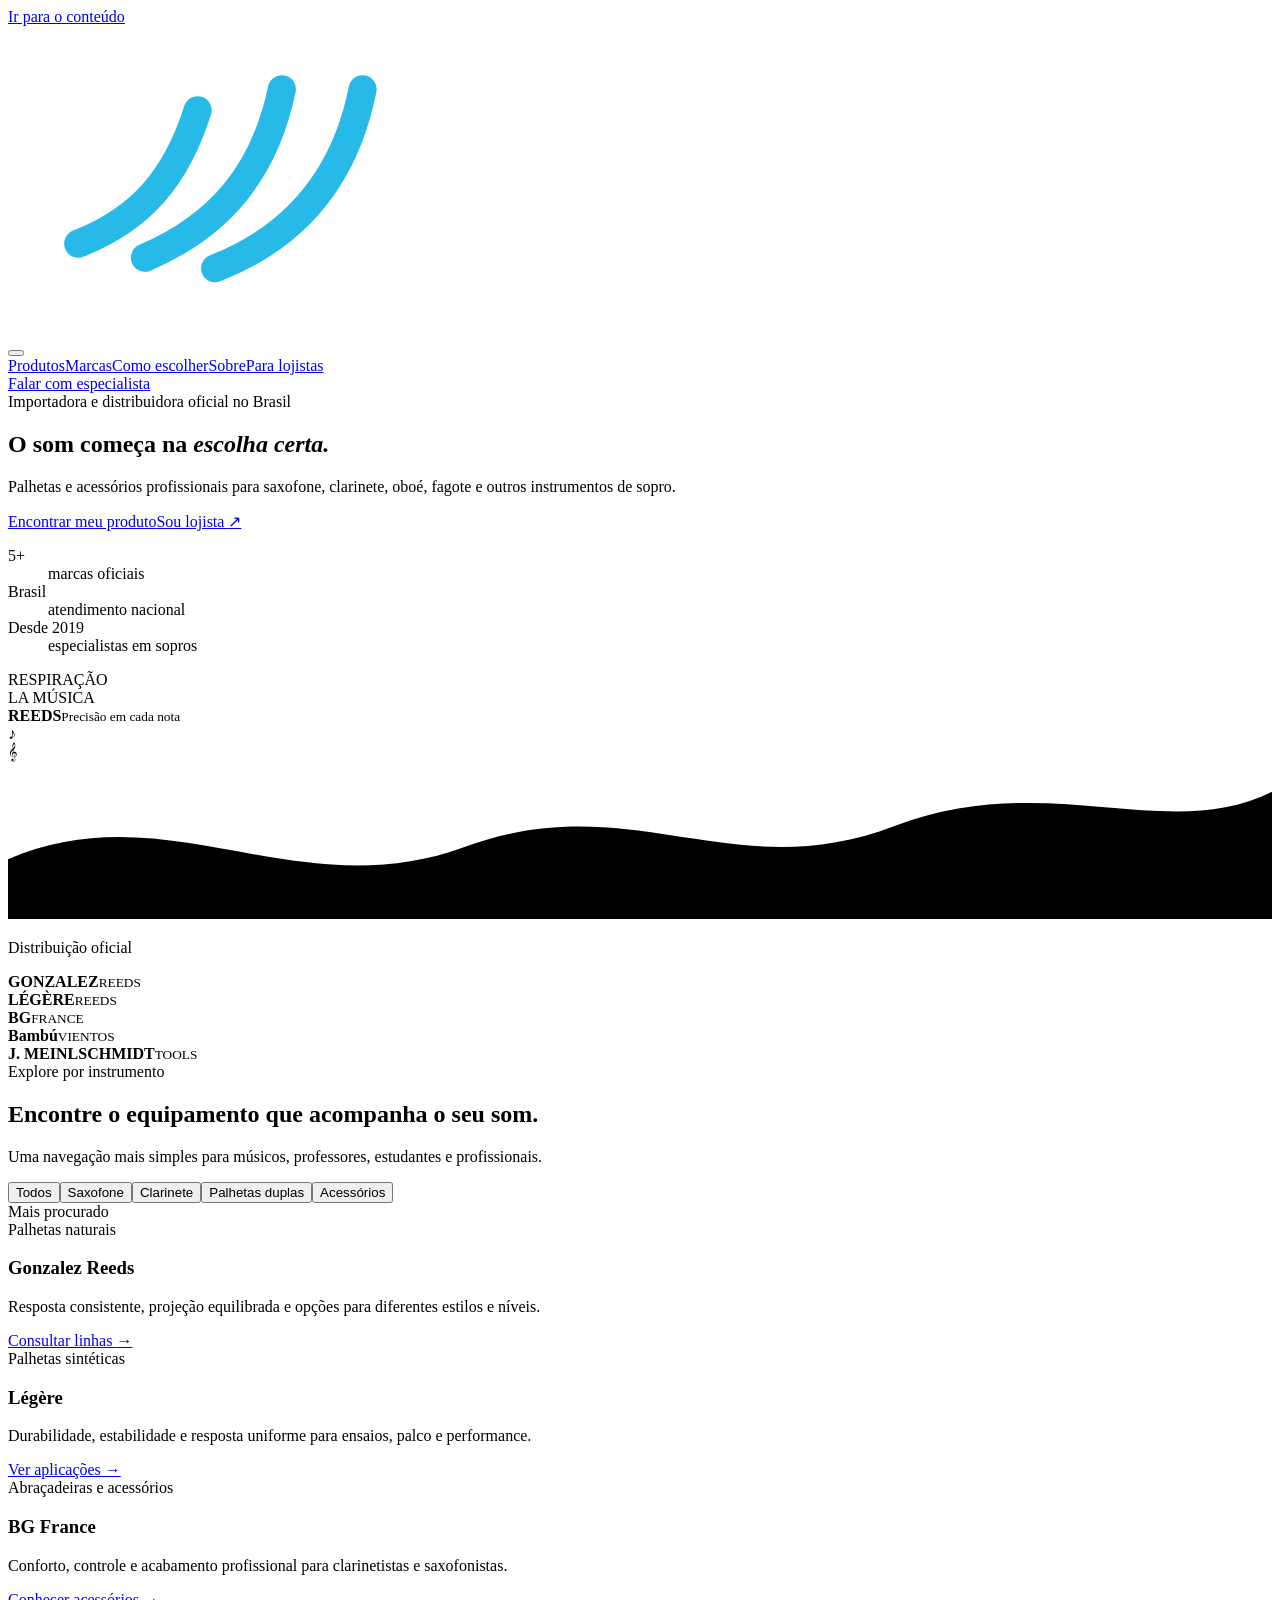
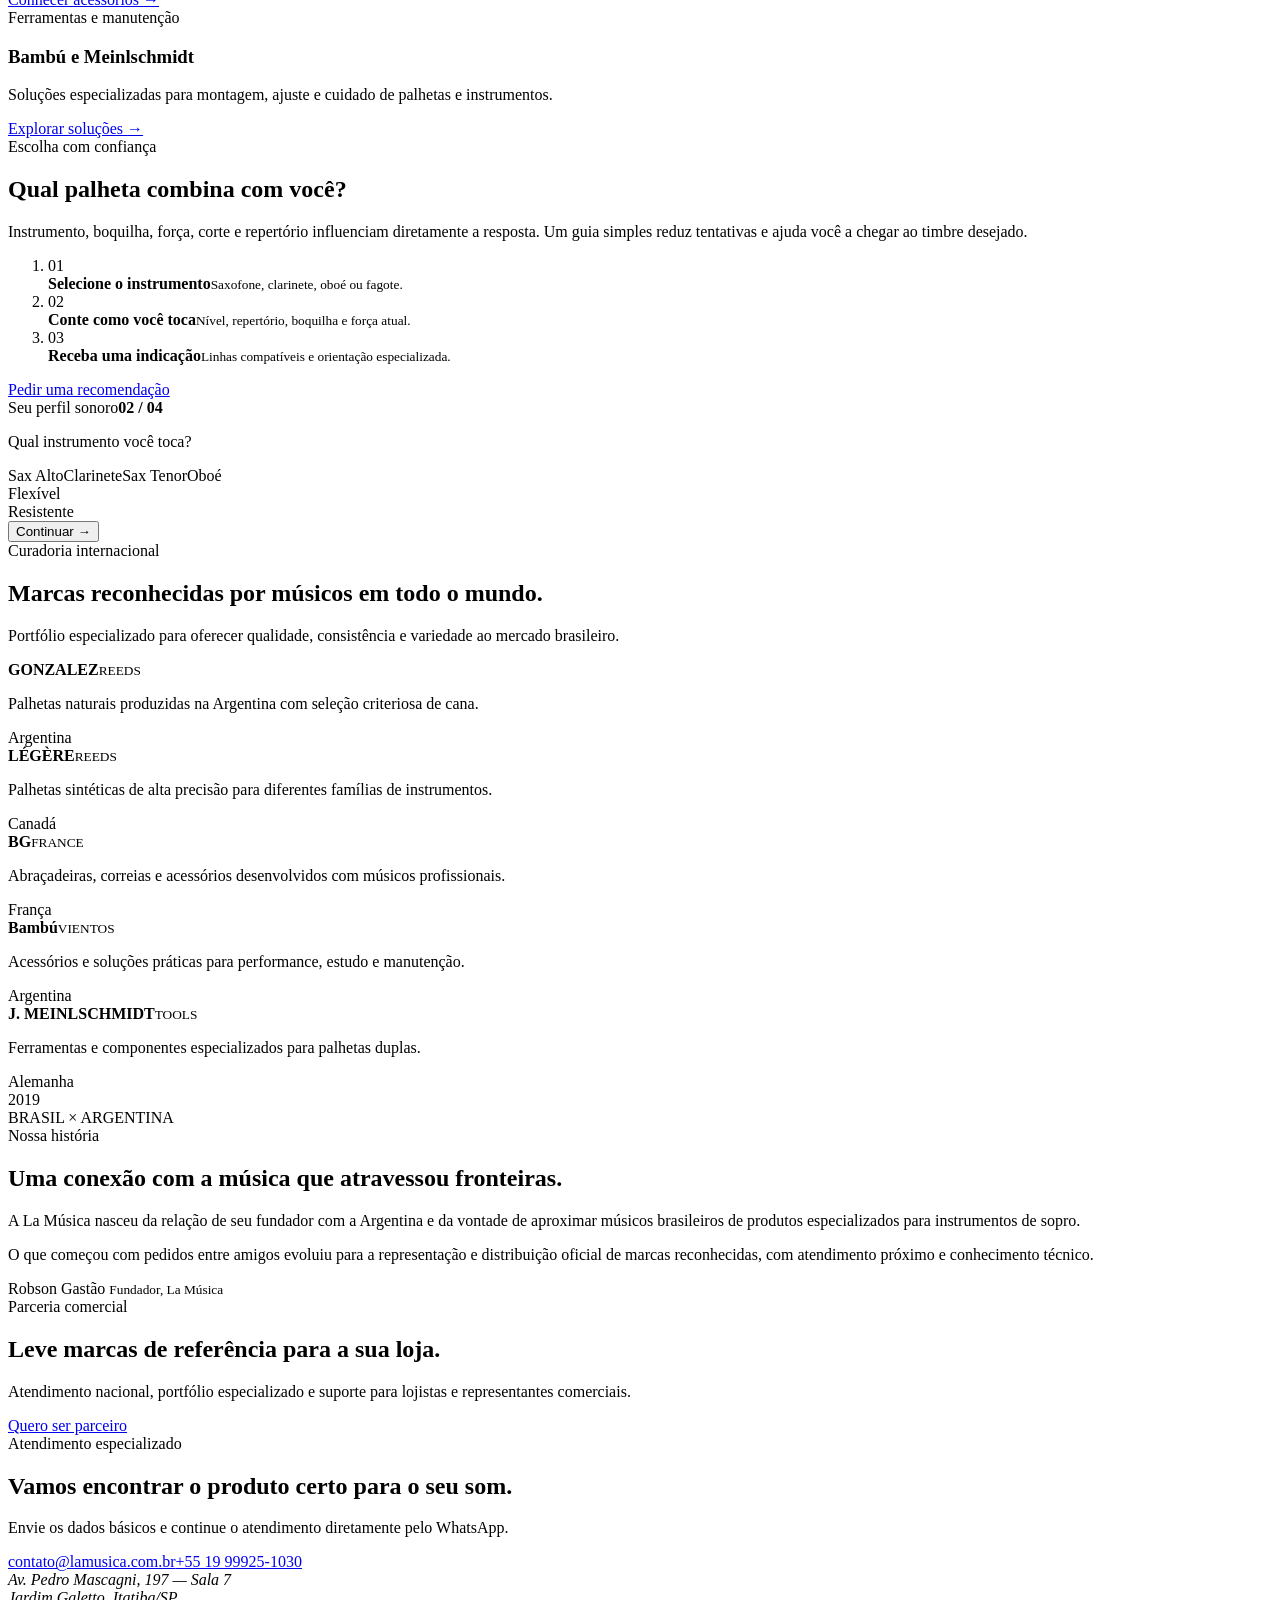
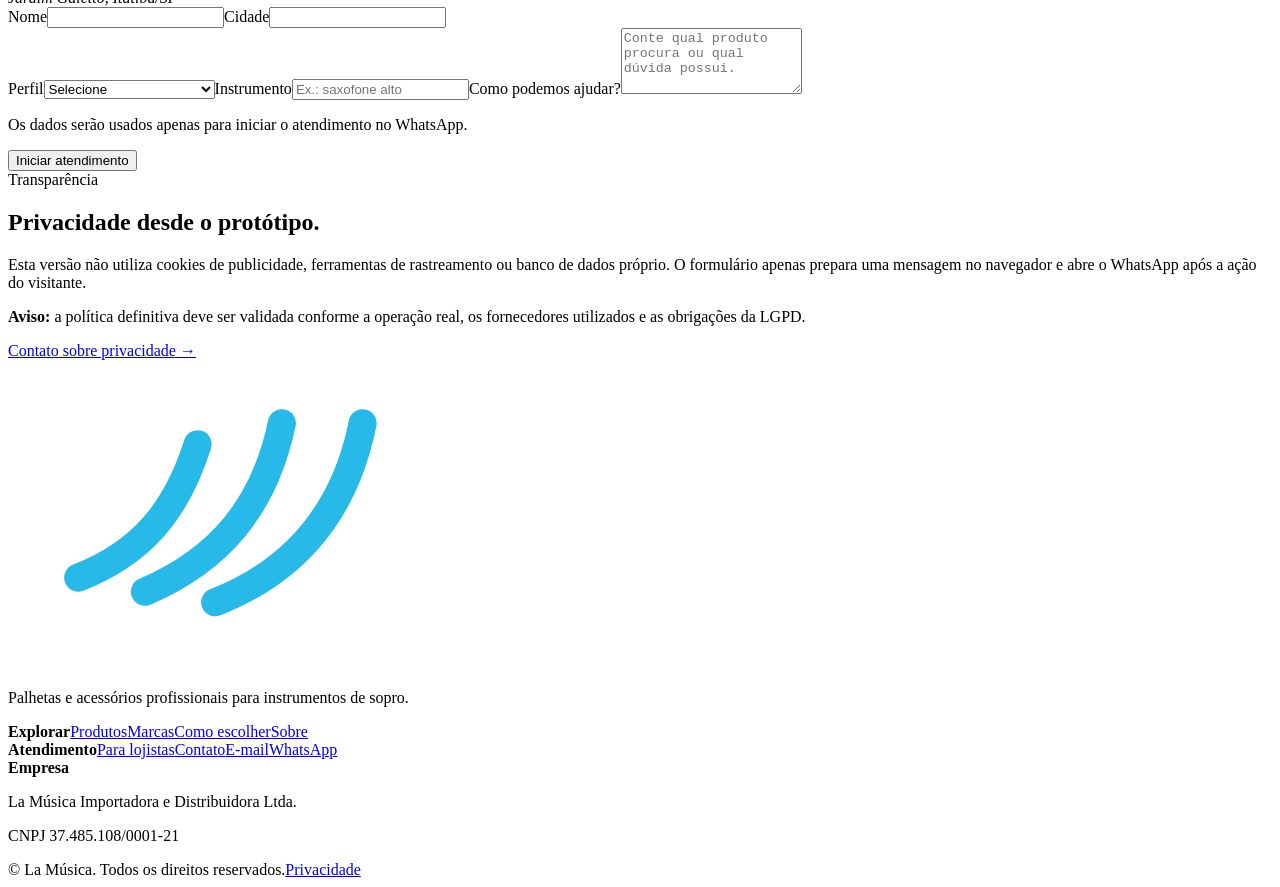
==== index.html @ 10aeb309 "feat: adicionar nova experiência visual" ====
<!DOCTYPE html>
<html lang="pt-BR">
<head>
<meta charset="utf-8"/>
<meta content="width=device-width, initial-scale=1" name="viewport"/>
<meta content="La Música — palhetas e acessórios profissionais para instrumentos de sopro. Distribuição oficial no Brasil." name="description"/>
<meta content="#071b2d" name="theme-color"/>
<meta content="default-src 'self'; img-src 'self' data:; style-src 'self'; script-src 'self'; font-src 'self'; connect-src 'none'; object-src 'none'; base-uri 'none'; form-action 'self'; upgrade-insecure-requests" http-equiv="Content-Security-Policy"/>
<meta content="strict-origin-when-cross-origin" name="referrer"/>
<title>La Música | Palhetas e acessórios profissionais</title>
<link href="styles.css" rel="stylesheet"/>
</head>
<body>
<a class="skip-link" href="#conteudo">Ir para o conteúdo</a>
<header class="site-header" data-header="">
<div class="container header-inner">
<a aria-label="La Música — início" class="brand" href="#inicio">
<svg aria-label="La Música" class="logo-svg" role="img" viewBox="0 0 360 88"><g fill="none" stroke="#27b9e7" stroke-linecap="round" stroke-width="8"><path d="M20 62C38 55 48 43 54 24"></path><path d="M39 66C60 57 73 42 78 18"></path><path d="M59 69C82 60 96 43 101 18"></path></g><text fill="#fff" font-family="Arial,Helvetica,sans-serif" font-size="42" font-weight="700" letter-spacing="2" x="126" y="59">LA MÚSICA</text></svg>
</a>
<button aria-controls="menu-principal" aria-expanded="false" aria-label="Abrir menu" class="menu-button" data-menu-button="" type="button"><span></span><span></span><span></span></button>
<nav aria-label="Navegação principal" class="main-nav" data-menu="" id="menu-principal"><a href="#produtos">Produtos</a><a href="#marcas">Marcas</a><a href="#guia">Como escolher</a><a href="#historia">Sobre</a><a href="#lojistas">Para lojistas</a></nav>
<a class="button button-small header-cta" href="https://wa.me/5519999251030?text=Ol%C3%A1%2C%20quero%20conhecer%20os%20produtos%20La%20M%C3%BAsica" rel="noopener noreferrer" target="_blank">Falar com especialista</a>
</div>
</header>
<main id="conteudo">
<section class="hero" id="inicio">
<div aria-hidden="true" class="hero-noise"></div>
<div class="container hero-grid">
<div class="hero-copy reveal"><span class="eyebrow">Importadora e distribuidora oficial no Brasil</span><h1>O som começa na <em>escolha certa.</em></h1><p>Palhetas e acessórios profissionais para saxofone, clarinete, oboé, fagote e outros instrumentos de sopro.</p><div class="hero-actions"><a class="button" href="#produtos">Encontrar meu produto</a><a class="text-link" href="#lojistas">Sou lojista <span aria-hidden="true">↗</span></a></div><dl aria-label="Destaques da La Música" class="hero-metrics"><div><dt>5+</dt><dd>marcas oficiais</dd></div><div><dt>Brasil</dt><dd>atendimento nacional</dd></div><div><dt>Desde 2019</dt><dd>especialistas em sopros</dd></div></dl></div>
<div aria-label="Composição visual inspirada em palhetas e ondas sonoras" class="hero-art"><div aria-hidden="true" class="sound-ring ring-one"></div><div aria-hidden="true" class="sound-ring ring-two"></div><div aria-hidden="true" class="reed-card reed-card-back"><span>RESPIRAÇÃO</span></div><div aria-hidden="true" class="reed-card reed-card-front"><span class="reed-brand">LA MÚSICA</span><div class="reed-shape"></div><strong>REEDS</strong><small>Precisão em cada nota</small></div><div aria-hidden="true" class="floating-note note-one">♪</div><div aria-hidden="true" class="floating-note note-two">𝄞</div></div>
</div>
<div aria-hidden="true" class="hero-wave"><svg preserveAspectRatio="none" viewBox="0 0 1440 180"><path d="M0,112 C180,34 330,168 520,98 C710,28 825,145 1010,74 C1185,8 1320,95 1440,35 L1440,180 L0,180 Z"></path></svg></div>
</section>
<section aria-label="Marcas representadas" class="trust-strip"><div class="container trust-inner"><p>Distribuição oficial</p><div class="brand-mini"><span aria-label="Gonzalez Reeds" class="brand-wordmark" role="img"><strong>GONZALEZ</strong><small>REEDS</small></span></div><div class="brand-mini"><span aria-label="Légère Reeds" class="brand-wordmark" role="img"><strong>LÉGÈRE</strong><small>REEDS</small></span></div><div class="brand-mini"><span aria-label="BG France" class="brand-wordmark" role="img"><strong>BG</strong><small>FRANCE</small></span></div><div class="brand-mini"><span aria-label="Bambú" class="brand-wordmark" role="img"><strong>Bambú</strong><small>VIENTOS</small></span></div><div class="brand-mini"><span aria-label="J. Meinlschmidt" class="brand-wordmark" role="img"><strong>J. MEINLSCHMIDT</strong><small>TOOLS</small></span></div></div></section>
<section class="section products-section" id="produtos"><div class="container"><div class="section-heading reveal"><div><span class="eyebrow dark">Explore por instrumento</span><h2>Encontre o equipamento que acompanha o seu som.</h2></div><p>Uma navegação mais simples para músicos, professores, estudantes e profissionais.</p></div><div aria-label="Filtrar produtos" class="filter-row" role="group"><button class="filter active" data-filter="all" type="button">Todos</button><button class="filter" data-filter="sax" type="button">Saxofone</button><button class="filter" data-filter="clarinete" type="button">Clarinete</button><button class="filter" data-filter="duplas" type="button">Palhetas duplas</button><button class="filter" data-filter="acessorios" type="button">Acessórios</button></div><div class="product-grid" data-product-grid="">
<article class="product-card product-featured reveal" data-category="sax clarinete"><div class="product-visual visual-reed"><span class="product-badge">Mais procurado</span><div aria-hidden="true" class="reed-stack"><i></i><i></i><i></i></div></div><div class="product-copy"><span>Palhetas naturais</span><h3>Gonzalez Reeds</h3><p>Resposta consistente, projeção equilibrada e opções para diferentes estilos e níveis.</p><a href="https://wa.me/5519999251030?text=Ol%C3%A1%2C%20quero%20saber%20mais%20sobre%20as%20palhetas%20Gonzalez" rel="noopener noreferrer" target="_blank">Consultar linhas <span aria-hidden="true">→</span></a></div></article>
<article class="product-card reveal" data-category="sax clarinete duplas"><div class="product-visual visual-synthetic"><div aria-hidden="true" class="synthetic-reed"></div></div><div class="product-copy"><span>Palhetas sintéticas</span><h3>Légère</h3><p>Durabilidade, estabilidade e resposta uniforme para ensaios, palco e performance.</p><a href="https://wa.me/5519999251030?text=Ol%C3%A1%2C%20quero%20saber%20mais%20sobre%20as%20palhetas%20L%C3%A9g%C3%A8re" rel="noopener noreferrer" target="_blank">Ver aplicações <span aria-hidden="true">→</span></a></div></article>
<article class="product-card reveal" data-category="acessorios sax clarinete"><div class="product-visual visual-ligature"><div aria-hidden="true" class="ligature"></div></div><div class="product-copy"><span>Abraçadeiras e acessórios</span><h3>BG France</h3><p>Conforto, controle e acabamento profissional para clarinetistas e saxofonistas.</p><a href="https://wa.me/5519999251030?text=Ol%C3%A1%2C%20quero%20conhecer%20os%20acess%C3%B3rios%20BG" rel="noopener noreferrer" target="_blank">Conhecer acessórios <span aria-hidden="true">→</span></a></div></article>
<article class="product-card reveal" data-category="duplas acessorios"><div class="product-visual visual-tools"><div aria-hidden="true" class="tool-lines"><i></i><i></i><i></i></div></div><div class="product-copy"><span>Ferramentas e manutenção</span><h3>Bambú e Meinlschmidt</h3><p>Soluções especializadas para montagem, ajuste e cuidado de palhetas e instrumentos.</p><a href="https://wa.me/5519999251030?text=Ol%C3%A1%2C%20quero%20conhecer%20ferramentas%20e%20acess%C3%B3rios" rel="noopener noreferrer" target="_blank">Explorar soluções <span aria-hidden="true">→</span></a></div></article>
</div></div></section>
<section class="section guide-section" id="guia"><div class="container guide-grid"><div class="guide-copy reveal"><span class="eyebrow">Escolha com confiança</span><h2>Qual palheta combina com você?</h2><p>Instrumento, boquilha, força, corte e repertório influenciam diretamente a resposta. Um guia simples reduz tentativas e ajuda você a chegar ao timbre desejado.</p><ol class="guide-steps"><li><span>01</span><div><strong>Selecione o instrumento</strong><small>Saxofone, clarinete, oboé ou fagote.</small></div></li><li><span>02</span><div><strong>Conte como você toca</strong><small>Nível, repertório, boquilha e força atual.</small></div></li><li><span>03</span><div><strong>Receba uma indicação</strong><small>Linhas compatíveis e orientação especializada.</small></div></li></ol><a class="button button-light" href="https://wa.me/5519999251030?text=Ol%C3%A1%2C%20preciso%20de%20ajuda%20para%20escolher%20uma%20palheta" rel="noopener noreferrer" target="_blank">Pedir uma recomendação</a></div><div aria-hidden="true" class="guide-panel reveal"><div class="guide-card"><div class="guide-card-head"><span>Seu perfil sonoro</span><strong>02 / 04</strong></div><p>Qual instrumento você toca?</p><div class="instrument-options"><span class="selected">Sax Alto</span><span>Clarinete</span><span>Sax Tenor</span><span>Oboé</span></div><div class="strength-scale"><span>Flexível</span><div><i></i></div><span>Resistente</span></div><button tabindex="-1" type="button">Continuar <span>→</span></button></div><div class="guide-orbit orbit-a"></div><div class="guide-orbit orbit-b"></div></div></div></section>
<section class="section brands-section" id="marcas"><div class="container"><div class="section-heading reveal"><div><span class="eyebrow dark">Curadoria internacional</span><h2>Marcas reconhecidas por músicos em todo o mundo.</h2></div><p>Portfólio especializado para oferecer qualidade, consistência e variedade ao mercado brasileiro.</p></div><div class="brands-grid"><article class="brand-card reveal"><span aria-label="Gonzalez Reeds" class="brand-wordmark" role="img"><strong>GONZALEZ</strong><small>REEDS</small></span><p>Palhetas naturais produzidas na Argentina com seleção criteriosa de cana.</p><span>Argentina</span></article><article class="brand-card reveal"><span aria-label="Légère Reeds" class="brand-wordmark" role="img"><strong>LÉGÈRE</strong><small>REEDS</small></span><p>Palhetas sintéticas de alta precisão para diferentes famílias de instrumentos.</p><span>Canadá</span></article><article class="brand-card reveal"><span aria-label="BG France" class="brand-wordmark" role="img"><strong>BG</strong><small>FRANCE</small></span><p>Abraçadeiras, correias e acessórios desenvolvidos com músicos profissionais.</p><span>França</span></article><article class="brand-card reveal"><span aria-label="Bambú" class="brand-wordmark" role="img"><strong>Bambú</strong><small>VIENTOS</small></span><p>Acessórios e soluções práticas para performance, estudo e manutenção.</p><span>Argentina</span></article><article class="brand-card reveal"><span aria-label="J. Meinlschmidt" class="brand-wordmark" role="img"><strong>J. MEINLSCHMIDT</strong><small>TOOLS</small></span><p>Ferramentas e componentes especializados para palhetas duplas.</p><span>Alemanha</span></article></div></div></section>
<section class="section story-section" id="historia"><div class="container story-grid"><div aria-hidden="true" class="story-visual reveal"><div class="story-year">2019</div><div class="story-stamp">BRASIL <span>×</span> ARGENTINA</div><div class="story-lines"></div></div><div class="story-copy reveal"><span class="eyebrow dark">Nossa história</span><h2>Uma conexão com a música que atravessou fronteiras.</h2><p>A La Música nasceu da relação de seu fundador com a Argentina e da vontade de aproximar músicos brasileiros de produtos especializados para instrumentos de sopro.</p><p>O que começou com pedidos entre amigos evoluiu para a representação e distribuição oficial de marcas reconhecidas, com atendimento próximo e conhecimento técnico.</p><div class="story-signature">Robson Gastão <small>Fundador, La Música</small></div></div></div></section>
<section class="section retailer-section" id="lojistas"><div class="container retailer-box reveal"><div><span class="eyebrow">Parceria comercial</span><h2>Leve marcas de referência para a sua loja.</h2><p>Atendimento nacional, portfólio especializado e suporte para lojistas e representantes comerciais.</p></div><a class="button button-light" href="https://wa.me/5519999251030?text=Ol%C3%A1%2C%20tenho%20interesse%20em%20revender%20os%20produtos%20La%20M%C3%BAsica" rel="noopener noreferrer" target="_blank">Quero ser parceiro</a></div></section>
<section class="section contact-section" id="contato"><div class="container contact-grid"><div class="contact-copy reveal"><span class="eyebrow dark">Atendimento especializado</span><h2>Vamos encontrar o produto certo para o seu som.</h2><p>Envie os dados básicos e continue o atendimento diretamente pelo WhatsApp.</p><div class="contact-details"><a href="mailto:contato@lamusica.com.br">contato@lamusica.com.br</a><a href="tel:+5519999251030">+55 19 99925-1030</a><address>Av. Pedro Mascagni, 197 — Sala 7<br/>Jardim Galetto, Itatiba/SP</address></div></div><form class="contact-form reveal" data-contact-form=""><div class="field-row"><label>Nome<input autocomplete="name" maxlength="80" name="nome" required="" type="text"/></label><label>Cidade<input autocomplete="address-level2" maxlength="80" name="cidade" type="text"/></label></div><label>Perfil<select name="perfil" required=""><option value="">Selecione</option><option>Músico</option><option>Professor</option><option>Lojista</option><option>Representante comercial</option></select></label><label>Instrumento<input maxlength="80" name="instrumento" placeholder="Ex.: saxofone alto" type="text"/></label><label>Como podemos ajudar?<textarea maxlength="500" name="mensagem" placeholder="Conte qual produto procura ou qual dúvida possui." required="" rows="4"></textarea></label><p class="form-note">Os dados serão usados apenas para iniciar o atendimento no WhatsApp.</p><button class="button" type="submit">Iniciar atendimento</button></form></div></section>
<section class="section privacy-section" id="privacidade"><div class="container privacy-box reveal"><div><span class="eyebrow dark">Transparência</span><h2>Privacidade desde o protótipo.</h2></div><div><p>Esta versão não utiliza cookies de publicidade, ferramentas de rastreamento ou banco de dados próprio. O formulário apenas prepara uma mensagem no navegador e abre o WhatsApp após a ação do visitante.</p><p><strong>Aviso:</strong> a política definitiva deve ser validada conforme a operação real, os fornecedores utilizados e as obrigações da LGPD.</p><a href="mailto:contato@lamusica.com.br">Contato sobre privacidade →</a></div></div></section>
</main>
<footer class="site-footer"><div class="container footer-grid"><div class="footer-brand"><svg aria-label="La Música" class="logo-svg" role="img" viewBox="0 0 360 88"><g fill="none" stroke="#27b9e7" stroke-linecap="round" stroke-width="8"><path d="M20 62C38 55 48 43 54 24"></path><path d="M39 66C60 57 73 42 78 18"></path><path d="M59 69C82 60 96 43 101 18"></path></g><text fill="#fff" font-family="Arial,Helvetica,sans-serif" font-size="42" font-weight="700" letter-spacing="2" x="126" y="59">LA MÚSICA</text></svg><p>Palhetas e acessórios profissionais para instrumentos de sopro.</p></div><div><strong>Explorar</strong><a href="#produtos">Produtos</a><a href="#marcas">Marcas</a><a href="#guia">Como escolher</a><a href="#historia">Sobre</a></div><div><strong>Atendimento</strong><a href="#lojistas">Para lojistas</a><a href="#contato">Contato</a><a href="mailto:contato@lamusica.com.br">E-mail</a><a href="https://wa.me/5519999251030" rel="noopener noreferrer" target="_blank">WhatsApp</a></div><div><strong>Empresa</strong><p>La Música Importadora e Distribuidora Ltda.</p><p>CNPJ 37.485.108/0001-21</p></div></div><div class="container footer-bottom"><span>© <span data-year=""></span> La Música. Todos os direitos reservados.</span><a href="#privacidade">Privacidade</a></div></footer>
<script defer="" src="script.js"></script>
</body>
</html>
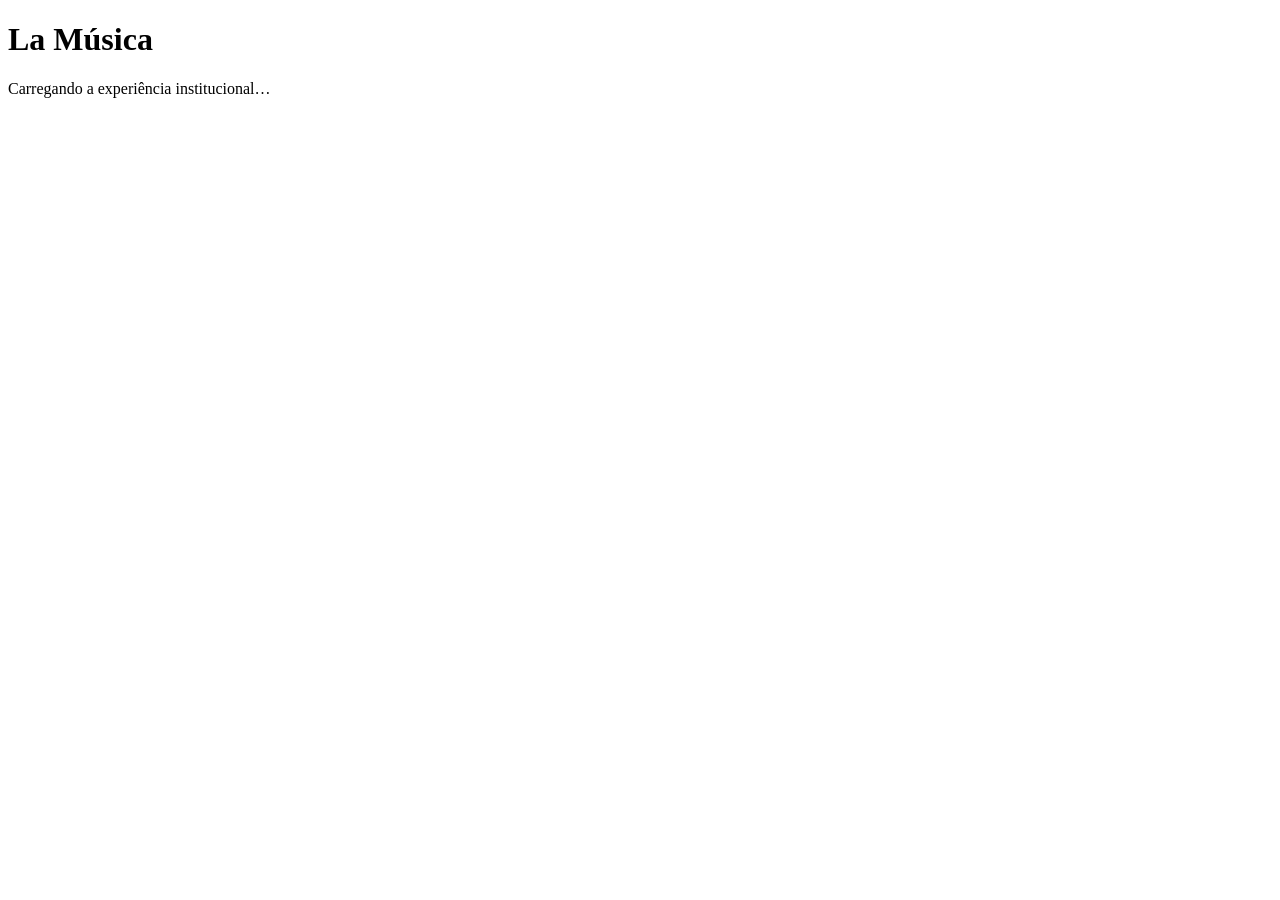
==== commit ac945d2e: "feat: ativar carregamento dos componentes do site" ====
--- a/index.html
+++ b/index.html
@@ -3,49 +3,18 @@
 <head>
 <meta charset="utf-8"/>
 <meta content="width=device-width, initial-scale=1" name="viewport"/>
-<meta content="La Música — palhetas e acessórios profissionais para instrumentos de sopro. Distribuição oficial no Brasil." name="description"/>
+<meta content="La Música — importadora e distribuidora oficial de palhetas e acessórios para instrumentos de sopro no Brasil." name="description"/>
 <meta content="#071b2d" name="theme-color"/>
-<meta content="default-src 'self'; img-src 'self' data:; style-src 'self'; script-src 'self'; font-src 'self'; connect-src 'none'; object-src 'none'; base-uri 'none'; form-action 'self'; upgrade-insecure-requests" http-equiv="Content-Security-Policy"/>
-<meta content="strict-origin-when-cross-origin" name="referrer"/>
-<title>La Música | Palhetas e acessórios profissionais</title>
-<link href="styles.css" rel="stylesheet"/>
+<title>La Música | Importadora e distribuidora</title>
+<link href="loader.css" rel="stylesheet"/>
 </head>
-<body>
-<a class="skip-link" href="#conteudo">Ir para o conteúdo</a>
-<header class="site-header" data-header="">
-<div class="container header-inner">
-<a aria-label="La Música — início" class="brand" href="#inicio">
-<svg aria-label="La Música" class="logo-svg" role="img" viewBox="0 0 360 88"><g fill="none" stroke="#27b9e7" stroke-linecap="round" stroke-width="8"><path d="M20 62C38 55 48 43 54 24"></path><path d="M39 66C60 57 73 42 78 18"></path><path d="M59 69C82 60 96 43 101 18"></path></g><text fill="#fff" font-family="Arial,Helvetica,sans-serif" font-size="42" font-weight="700" letter-spacing="2" x="126" y="59">LA MÚSICA</text></svg>
-</a>
-<button aria-controls="menu-principal" aria-expanded="false" aria-label="Abrir menu" class="menu-button" data-menu-button="" type="button"><span></span><span></span><span></span></button>
-<nav aria-label="Navegação principal" class="main-nav" data-menu="" id="menu-principal"><a href="#produtos">Produtos</a><a href="#marcas">Marcas</a><a href="#guia">Como escolher</a><a href="#historia">Sobre</a><a href="#lojistas">Para lojistas</a></nav>
-<a class="button button-small header-cta" href="https://wa.me/5519999251030?text=Ol%C3%A1%2C%20quero%20conhecer%20os%20produtos%20La%20M%C3%BAsica" rel="noopener noreferrer" target="_blank">Falar com especialista</a>
-</div>
-</header>
-<main id="conteudo">
-<section class="hero" id="inicio">
-<div aria-hidden="true" class="hero-noise"></div>
-<div class="container hero-grid">
-<div class="hero-copy reveal"><span class="eyebrow">Importadora e distribuidora oficial no Brasil</span><h1>O som começa na <em>escolha certa.</em></h1><p>Palhetas e acessórios profissionais para saxofone, clarinete, oboé, fagote e outros instrumentos de sopro.</p><div class="hero-actions"><a class="button" href="#produtos">Encontrar meu produto</a><a class="text-link" href="#lojistas">Sou lojista <span aria-hidden="true">↗</span></a></div><dl aria-label="Destaques da La Música" class="hero-metrics"><div><dt>5+</dt><dd>marcas oficiais</dd></div><div><dt>Brasil</dt><dd>atendimento nacional</dd></div><div><dt>Desde 2019</dt><dd>especialistas em sopros</dd></div></dl></div>
-<div aria-label="Composição visual inspirada em palhetas e ondas sonoras" class="hero-art"><div aria-hidden="true" class="sound-ring ring-one"></div><div aria-hidden="true" class="sound-ring ring-two"></div><div aria-hidden="true" class="reed-card reed-card-back"><span>RESPIRAÇÃO</span></div><div aria-hidden="true" class="reed-card reed-card-front"><span class="reed-brand">LA MÚSICA</span><div class="reed-shape"></div><strong>REEDS</strong><small>Precisão em cada nota</small></div><div aria-hidden="true" class="floating-note note-one">♪</div><div aria-hidden="true" class="floating-note note-two">𝄞</div></div>
-</div>
-<div aria-hidden="true" class="hero-wave"><svg preserveAspectRatio="none" viewBox="0 0 1440 180"><path d="M0,112 C180,34 330,168 520,98 C710,28 825,145 1010,74 C1185,8 1320,95 1440,35 L1440,180 L0,180 Z"></path></svg></div>
-</section>
-<section aria-label="Marcas representadas" class="trust-strip"><div class="container trust-inner"><p>Distribuição oficial</p><div class="brand-mini"><span aria-label="Gonzalez Reeds" class="brand-wordmark" role="img"><strong>GONZALEZ</strong><small>REEDS</small></span></div><div class="brand-mini"><span aria-label="Légère Reeds" class="brand-wordmark" role="img"><strong>LÉGÈRE</strong><small>REEDS</small></span></div><div class="brand-mini"><span aria-label="BG France" class="brand-wordmark" role="img"><strong>BG</strong><small>FRANCE</small></span></div><div class="brand-mini"><span aria-label="Bambú" class="brand-wordmark" role="img"><strong>Bambú</strong><small>VIENTOS</small></span></div><div class="brand-mini"><span aria-label="J. Meinlschmidt" class="brand-wordmark" role="img"><strong>J. MEINLSCHMIDT</strong><small>TOOLS</small></span></div></div></section>
-<section class="section products-section" id="produtos"><div class="container"><div class="section-heading reveal"><div><span class="eyebrow dark">Explore por instrumento</span><h2>Encontre o equipamento que acompanha o seu som.</h2></div><p>Uma navegação mais simples para músicos, professores, estudantes e profissionais.</p></div><div aria-label="Filtrar produtos" class="filter-row" role="group"><button class="filter active" data-filter="all" type="button">Todos</button><button class="filter" data-filter="sax" type="button">Saxofone</button><button class="filter" data-filter="clarinete" type="button">Clarinete</button><button class="filter" data-filter="duplas" type="button">Palhetas duplas</button><button class="filter" data-filter="acessorios" type="button">Acessórios</button></div><div class="product-grid" data-product-grid="">
-<article class="product-card product-featured reveal" data-category="sax clarinete"><div class="product-visual visual-reed"><span class="product-badge">Mais procurado</span><div aria-hidden="true" class="reed-stack"><i></i><i></i><i></i></div></div><div class="product-copy"><span>Palhetas naturais</span><h3>Gonzalez Reeds</h3><p>Resposta consistente, projeção equilibrada e opções para diferentes estilos e níveis.</p><a href="https://wa.me/5519999251030?text=Ol%C3%A1%2C%20quero%20saber%20mais%20sobre%20as%20palhetas%20Gonzalez" rel="noopener noreferrer" target="_blank">Consultar linhas <span aria-hidden="true">→</span></a></div></article>
-<article class="product-card reveal" data-category="sax clarinete duplas"><div class="product-visual visual-synthetic"><div aria-hidden="true" class="synthetic-reed"></div></div><div class="product-copy"><span>Palhetas sintéticas</span><h3>Légère</h3><p>Durabilidade, estabilidade e resposta uniforme para ensaios, palco e performance.</p><a href="https://wa.me/5519999251030?text=Ol%C3%A1%2C%20quero%20saber%20mais%20sobre%20as%20palhetas%20L%C3%A9g%C3%A8re" rel="noopener noreferrer" target="_blank">Ver aplicações <span aria-hidden="true">→</span></a></div></article>
-<article class="product-card reveal" data-category="acessorios sax clarinete"><div class="product-visual visual-ligature"><div aria-hidden="true" class="ligature"></div></div><div class="product-copy"><span>Abraçadeiras e acessórios</span><h3>BG France</h3><p>Conforto, controle e acabamento profissional para clarinetistas e saxofonistas.</p><a href="https://wa.me/5519999251030?text=Ol%C3%A1%2C%20quero%20conhecer%20os%20acess%C3%B3rios%20BG" rel="noopener noreferrer" target="_blank">Conhecer acessórios <span aria-hidden="true">→</span></a></div></article>
-<article class="product-card reveal" data-category="duplas acessorios"><div class="product-visual visual-tools"><div aria-hidden="true" class="tool-lines"><i></i><i></i><i></i></div></div><div class="product-copy"><span>Ferramentas e manutenção</span><h3>Bambú e Meinlschmidt</h3><p>Soluções especializadas para montagem, ajuste e cuidado de palhetas e instrumentos.</p><a href="https://wa.me/5519999251030?text=Ol%C3%A1%2C%20quero%20conhecer%20ferramentas%20e%20acess%C3%B3rios" rel="noopener noreferrer" target="_blank">Explorar soluções <span aria-hidden="true">→</span></a></div></article>
-</div></div></section>
-<section class="section guide-section" id="guia"><div class="container guide-grid"><div class="guide-copy reveal"><span class="eyebrow">Escolha com confiança</span><h2>Qual palheta combina com você?</h2><p>Instrumento, boquilha, força, corte e repertório influenciam diretamente a resposta. Um guia simples reduz tentativas e ajuda você a chegar ao timbre desejado.</p><ol class="guide-steps"><li><span>01</span><div><strong>Selecione o instrumento</strong><small>Saxofone, clarinete, oboé ou fagote.</small></div></li><li><span>02</span><div><strong>Conte como você toca</strong><small>Nível, repertório, boquilha e força atual.</small></div></li><li><span>03</span><div><strong>Receba uma indicação</strong><small>Linhas compatíveis e orientação especializada.</small></div></li></ol><a class="button button-light" href="https://wa.me/5519999251030?text=Ol%C3%A1%2C%20preciso%20de%20ajuda%20para%20escolher%20uma%20palheta" rel="noopener noreferrer" target="_blank">Pedir uma recomendação</a></div><div aria-hidden="true" class="guide-panel reveal"><div class="guide-card"><div class="guide-card-head"><span>Seu perfil sonoro</span><strong>02 / 04</strong></div><p>Qual instrumento você toca?</p><div class="instrument-options"><span class="selected">Sax Alto</span><span>Clarinete</span><span>Sax Tenor</span><span>Oboé</span></div><div class="strength-scale"><span>Flexível</span><div><i></i></div><span>Resistente</span></div><button tabindex="-1" type="button">Continuar <span>→</span></button></div><div class="guide-orbit orbit-a"></div><div class="guide-orbit orbit-b"></div></div></div></section>
-<section class="section brands-section" id="marcas"><div class="container"><div class="section-heading reveal"><div><span class="eyebrow dark">Curadoria internacional</span><h2>Marcas reconhecidas por músicos em todo o mundo.</h2></div><p>Portfólio especializado para oferecer qualidade, consistência e variedade ao mercado brasileiro.</p></div><div class="brands-grid"><article class="brand-card reveal"><span aria-label="Gonzalez Reeds" class="brand-wordmark" role="img"><strong>GONZALEZ</strong><small>REEDS</small></span><p>Palhetas naturais produzidas na Argentina com seleção criteriosa de cana.</p><span>Argentina</span></article><article class="brand-card reveal"><span aria-label="Légère Reeds" class="brand-wordmark" role="img"><strong>LÉGÈRE</strong><small>REEDS</small></span><p>Palhetas sintéticas de alta precisão para diferentes famílias de instrumentos.</p><span>Canadá</span></article><article class="brand-card reveal"><span aria-label="BG France" class="brand-wordmark" role="img"><strong>BG</strong><small>FRANCE</small></span><p>Abraçadeiras, correias e acessórios desenvolvidos com músicos profissionais.</p><span>França</span></article><article class="brand-card reveal"><span aria-label="Bambú" class="brand-wordmark" role="img"><strong>Bambú</strong><small>VIENTOS</small></span><p>Acessórios e soluções práticas para performance, estudo e manutenção.</p><span>Argentina</span></article><article class="brand-card reveal"><span aria-label="J. Meinlschmidt" class="brand-wordmark" role="img"><strong>J. MEINLSCHMIDT</strong><small>TOOLS</small></span><p>Ferramentas e componentes especializados para palhetas duplas.</p><span>Alemanha</span></article></div></div></section>
-<section class="section story-section" id="historia"><div class="container story-grid"><div aria-hidden="true" class="story-visual reveal"><div class="story-year">2019</div><div class="story-stamp">BRASIL <span>×</span> ARGENTINA</div><div class="story-lines"></div></div><div class="story-copy reveal"><span class="eyebrow dark">Nossa história</span><h2>Uma conexão com a música que atravessou fronteiras.</h2><p>A La Música nasceu da relação de seu fundador com a Argentina e da vontade de aproximar músicos brasileiros de produtos especializados para instrumentos de sopro.</p><p>O que começou com pedidos entre amigos evoluiu para a representação e distribuição oficial de marcas reconhecidas, com atendimento próximo e conhecimento técnico.</p><div class="story-signature">Robson Gastão <small>Fundador, La Música</small></div></div></div></section>
-<section class="section retailer-section" id="lojistas"><div class="container retailer-box reveal"><div><span class="eyebrow">Parceria comercial</span><h2>Leve marcas de referência para a sua loja.</h2><p>Atendimento nacional, portfólio especializado e suporte para lojistas e representantes comerciais.</p></div><a class="button button-light" href="https://wa.me/5519999251030?text=Ol%C3%A1%2C%20tenho%20interesse%20em%20revender%20os%20produtos%20La%20M%C3%BAsica" rel="noopener noreferrer" target="_blank">Quero ser parceiro</a></div></section>
-<section class="section contact-section" id="contato"><div class="container contact-grid"><div class="contact-copy reveal"><span class="eyebrow dark">Atendimento especializado</span><h2>Vamos encontrar o produto certo para o seu som.</h2><p>Envie os dados básicos e continue o atendimento diretamente pelo WhatsApp.</p><div class="contact-details"><a href="mailto:contato@lamusica.com.br">contato@lamusica.com.br</a><a href="tel:+5519999251030">+55 19 99925-1030</a><address>Av. Pedro Mascagni, 197 — Sala 7<br/>Jardim Galetto, Itatiba/SP</address></div></div><form class="contact-form reveal" data-contact-form=""><div class="field-row"><label>Nome<input autocomplete="name" maxlength="80" name="nome" required="" type="text"/></label><label>Cidade<input autocomplete="address-level2" maxlength="80" name="cidade" type="text"/></label></div><label>Perfil<select name="perfil" required=""><option value="">Selecione</option><option>Músico</option><option>Professor</option><option>Lojista</option><option>Representante comercial</option></select></label><label>Instrumento<input maxlength="80" name="instrumento" placeholder="Ex.: saxofone alto" type="text"/></label><label>Como podemos ajudar?<textarea maxlength="500" name="mensagem" placeholder="Conte qual produto procura ou qual dúvida possui." required="" rows="4"></textarea></label><p class="form-note">Os dados serão usados apenas para iniciar o atendimento no WhatsApp.</p><button class="button" type="submit">Iniciar atendimento</button></form></div></section>
-<section class="section privacy-section" id="privacidade"><div class="container privacy-box reveal"><div><span class="eyebrow dark">Transparência</span><h2>Privacidade desde o protótipo.</h2></div><div><p>Esta versão não utiliza cookies de publicidade, ferramentas de rastreamento ou banco de dados próprio. O formulário apenas prepara uma mensagem no navegador e abre o WhatsApp após a ação do visitante.</p><p><strong>Aviso:</strong> a política definitiva deve ser validada conforme a operação real, os fornecedores utilizados e as obrigações da LGPD.</p><a href="mailto:contato@lamusica.com.br">Contato sobre privacidade →</a></div></div></section>
+<body class="loader-page">
+<main aria-live="polite" class="loader-status">
+<div aria-hidden="true" class="loader-mark"></div>
+<h1>La Música</h1>
+<p data-loader-status="">Carregando a experiência institucional…</p>
+<noscript>Ative o JavaScript para visualizar o site.</noscript>
 </main>
-<footer class="site-footer"><div class="container footer-grid"><div class="footer-brand"><svg aria-label="La Música" class="logo-svg" role="img" viewBox="0 0 360 88"><g fill="none" stroke="#27b9e7" stroke-linecap="round" stroke-width="8"><path d="M20 62C38 55 48 43 54 24"></path><path d="M39 66C60 57 73 42 78 18"></path><path d="M59 69C82 60 96 43 101 18"></path></g><text fill="#fff" font-family="Arial,Helvetica,sans-serif" font-size="42" font-weight="700" letter-spacing="2" x="126" y="59">LA MÚSICA</text></svg><p>Palhetas e acessórios profissionais para instrumentos de sopro.</p></div><div><strong>Explorar</strong><a href="#produtos">Produtos</a><a href="#marcas">Marcas</a><a href="#guia">Como escolher</a><a href="#historia">Sobre</a></div><div><strong>Atendimento</strong><a href="#lojistas">Para lojistas</a><a href="#contato">Contato</a><a href="mailto:contato@lamusica.com.br">E-mail</a><a href="https://wa.me/5519999251030" rel="noopener noreferrer" target="_blank">WhatsApp</a></div><div><strong>Empresa</strong><p>La Música Importadora e Distribuidora Ltda.</p><p>CNPJ 37.485.108/0001-21</p></div></div><div class="container footer-bottom"><span>© <span data-year=""></span> La Música. Todos os direitos reservados.</span><a href="#privacidade">Privacidade</a></div></footer>
-<script defer="" src="script.js"></script>
+<script defer="" src="loader.js"></script>
 </body>
 </html>
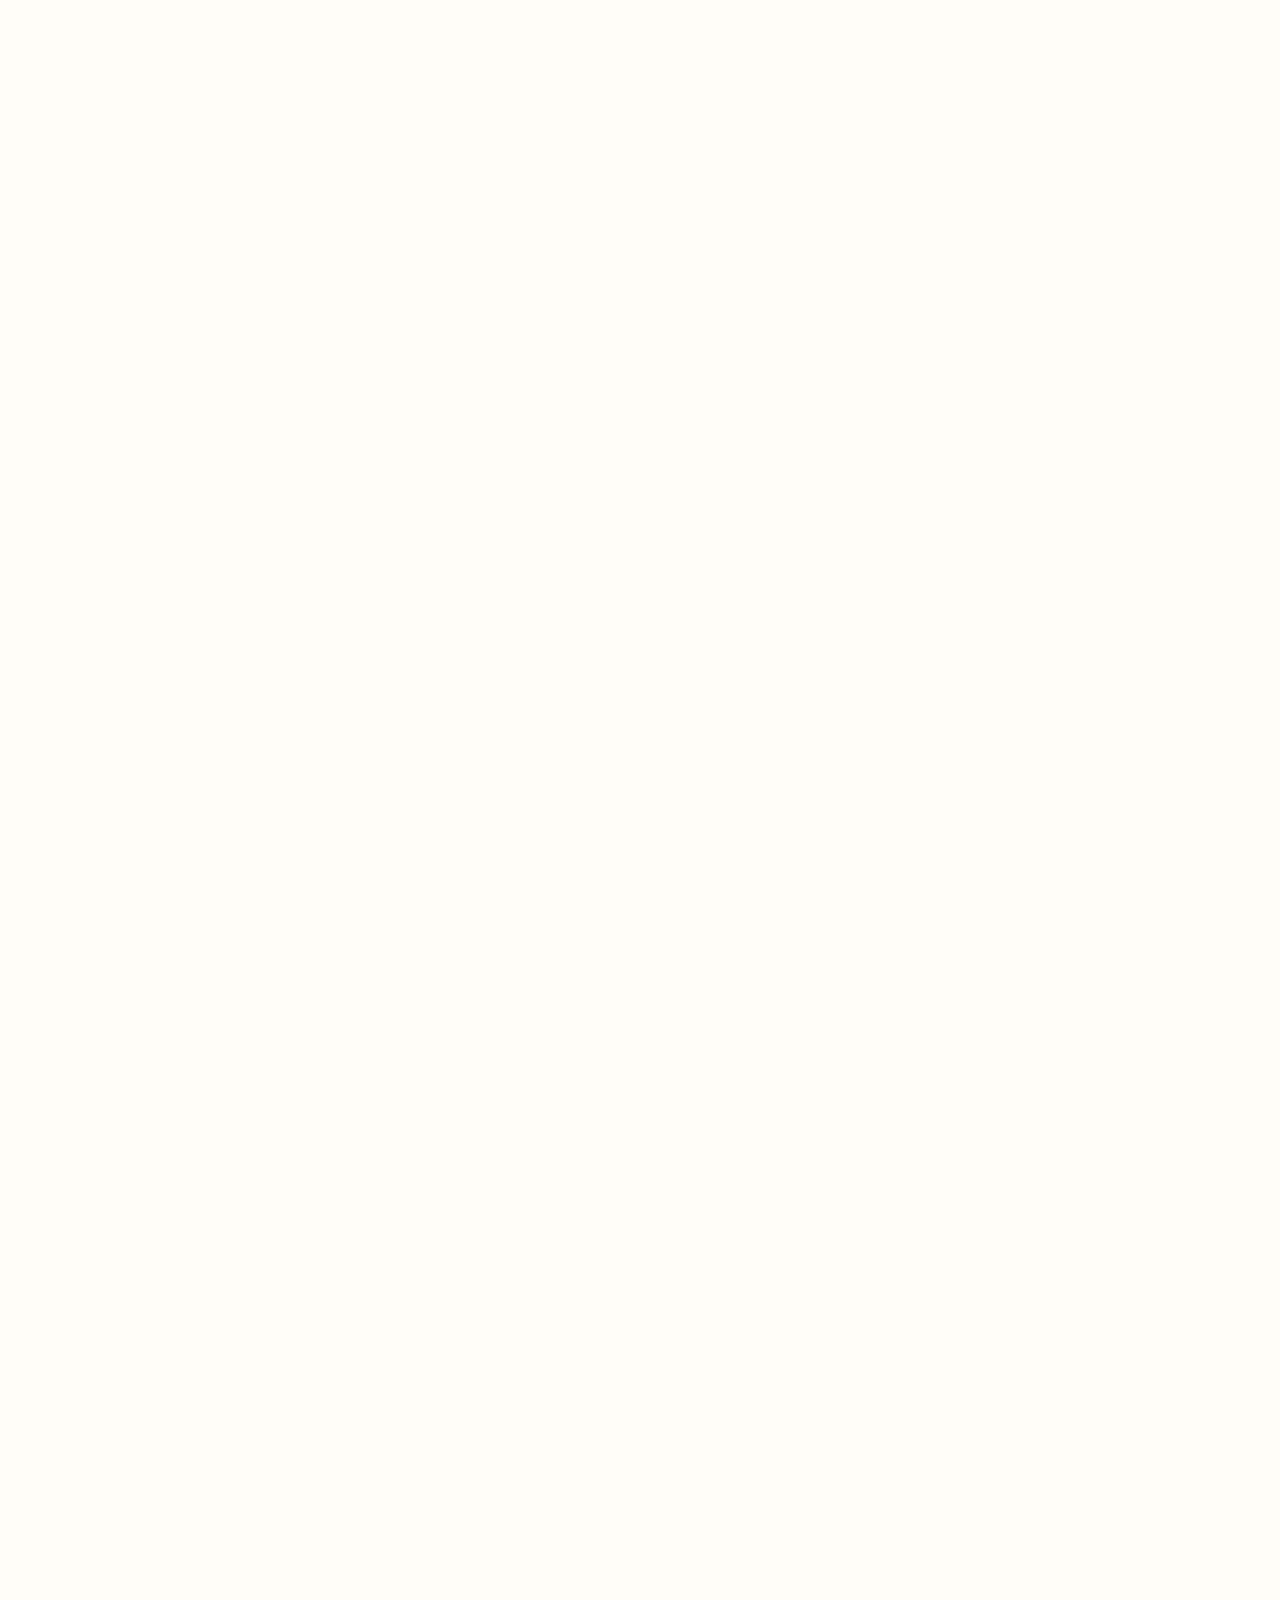
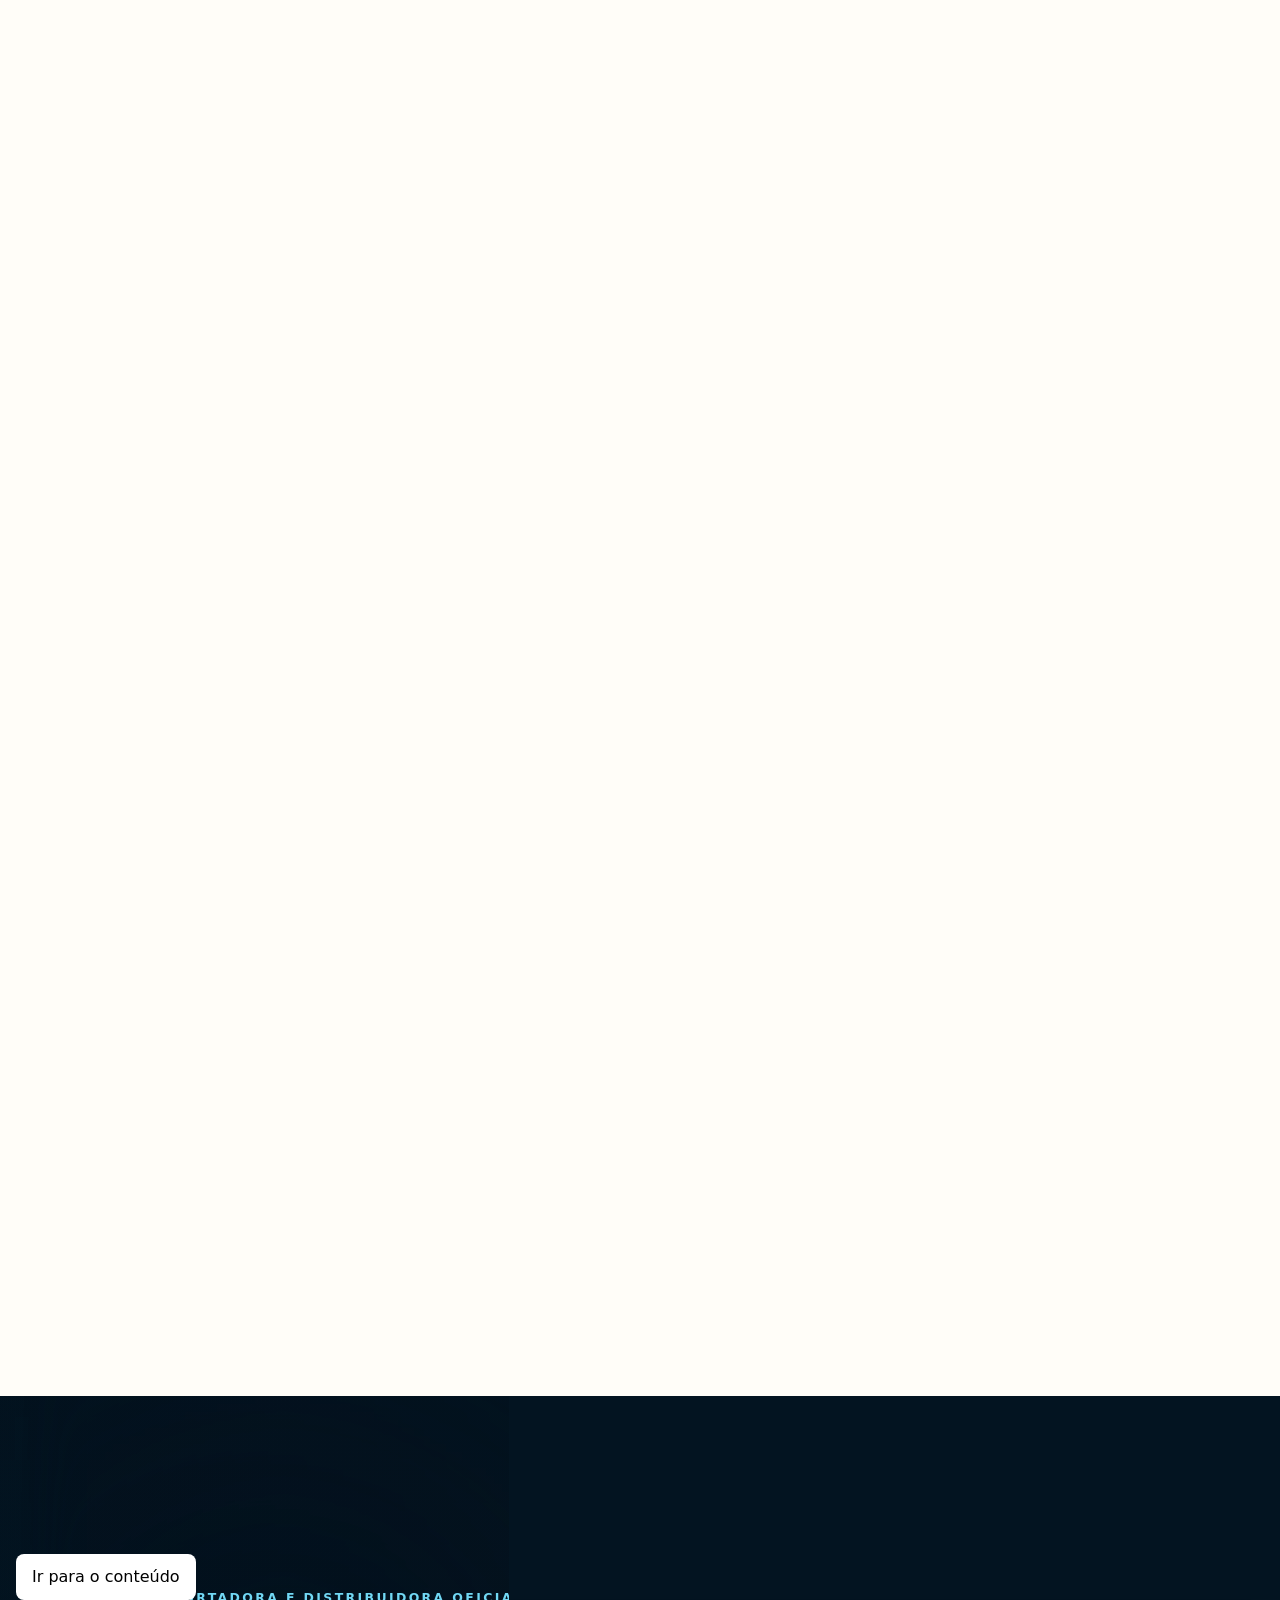
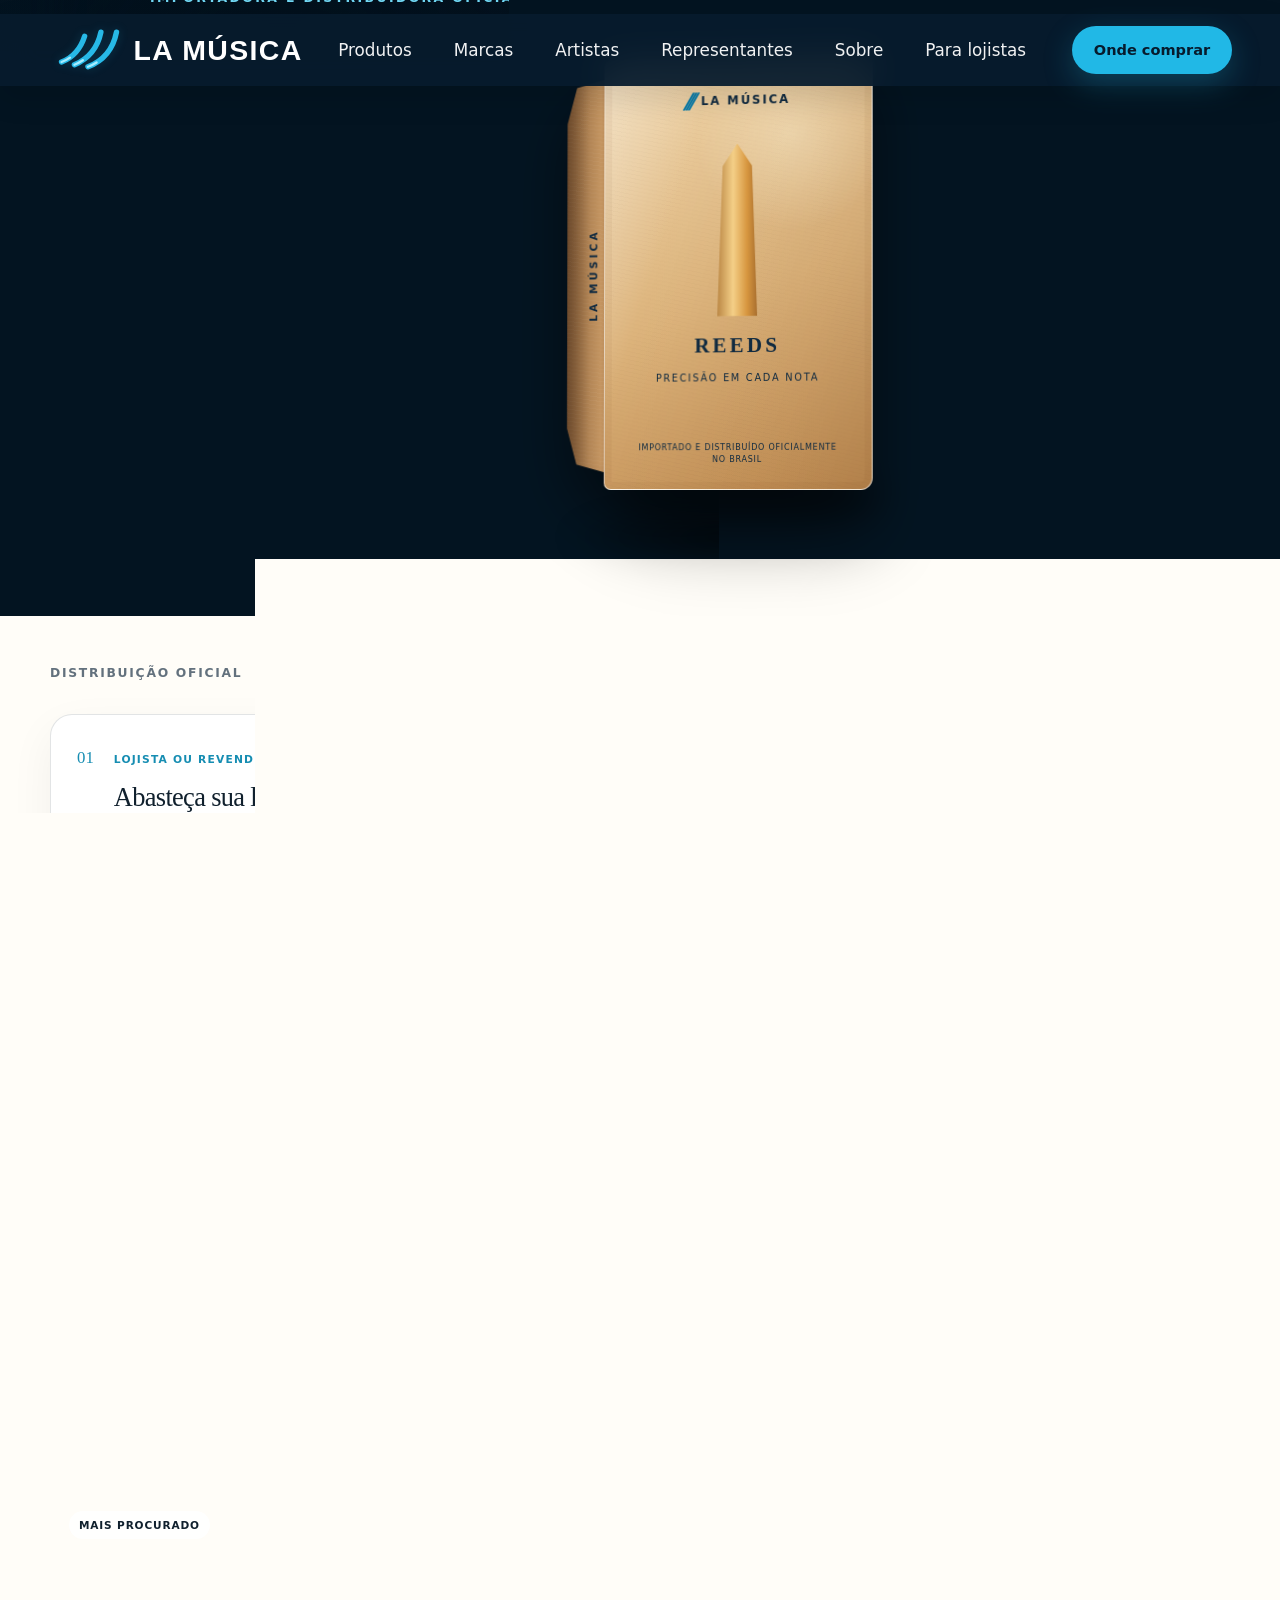
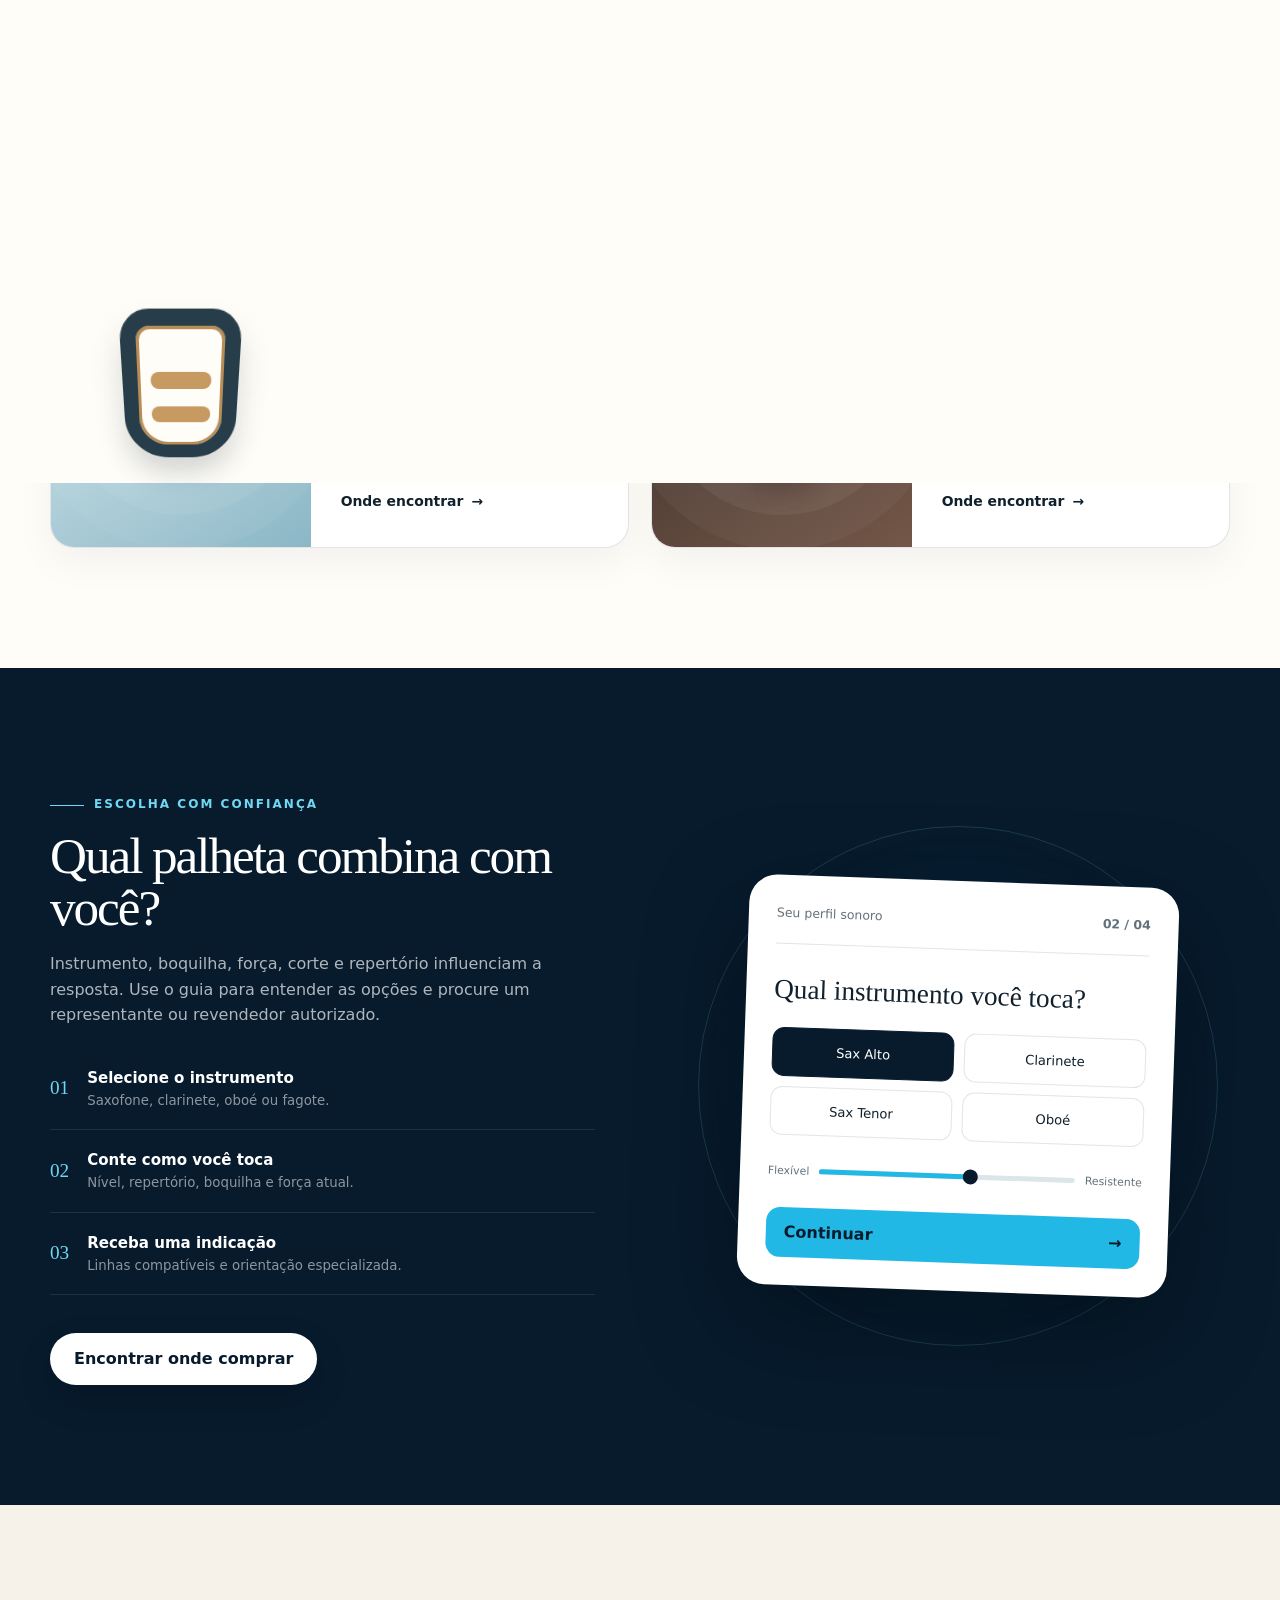
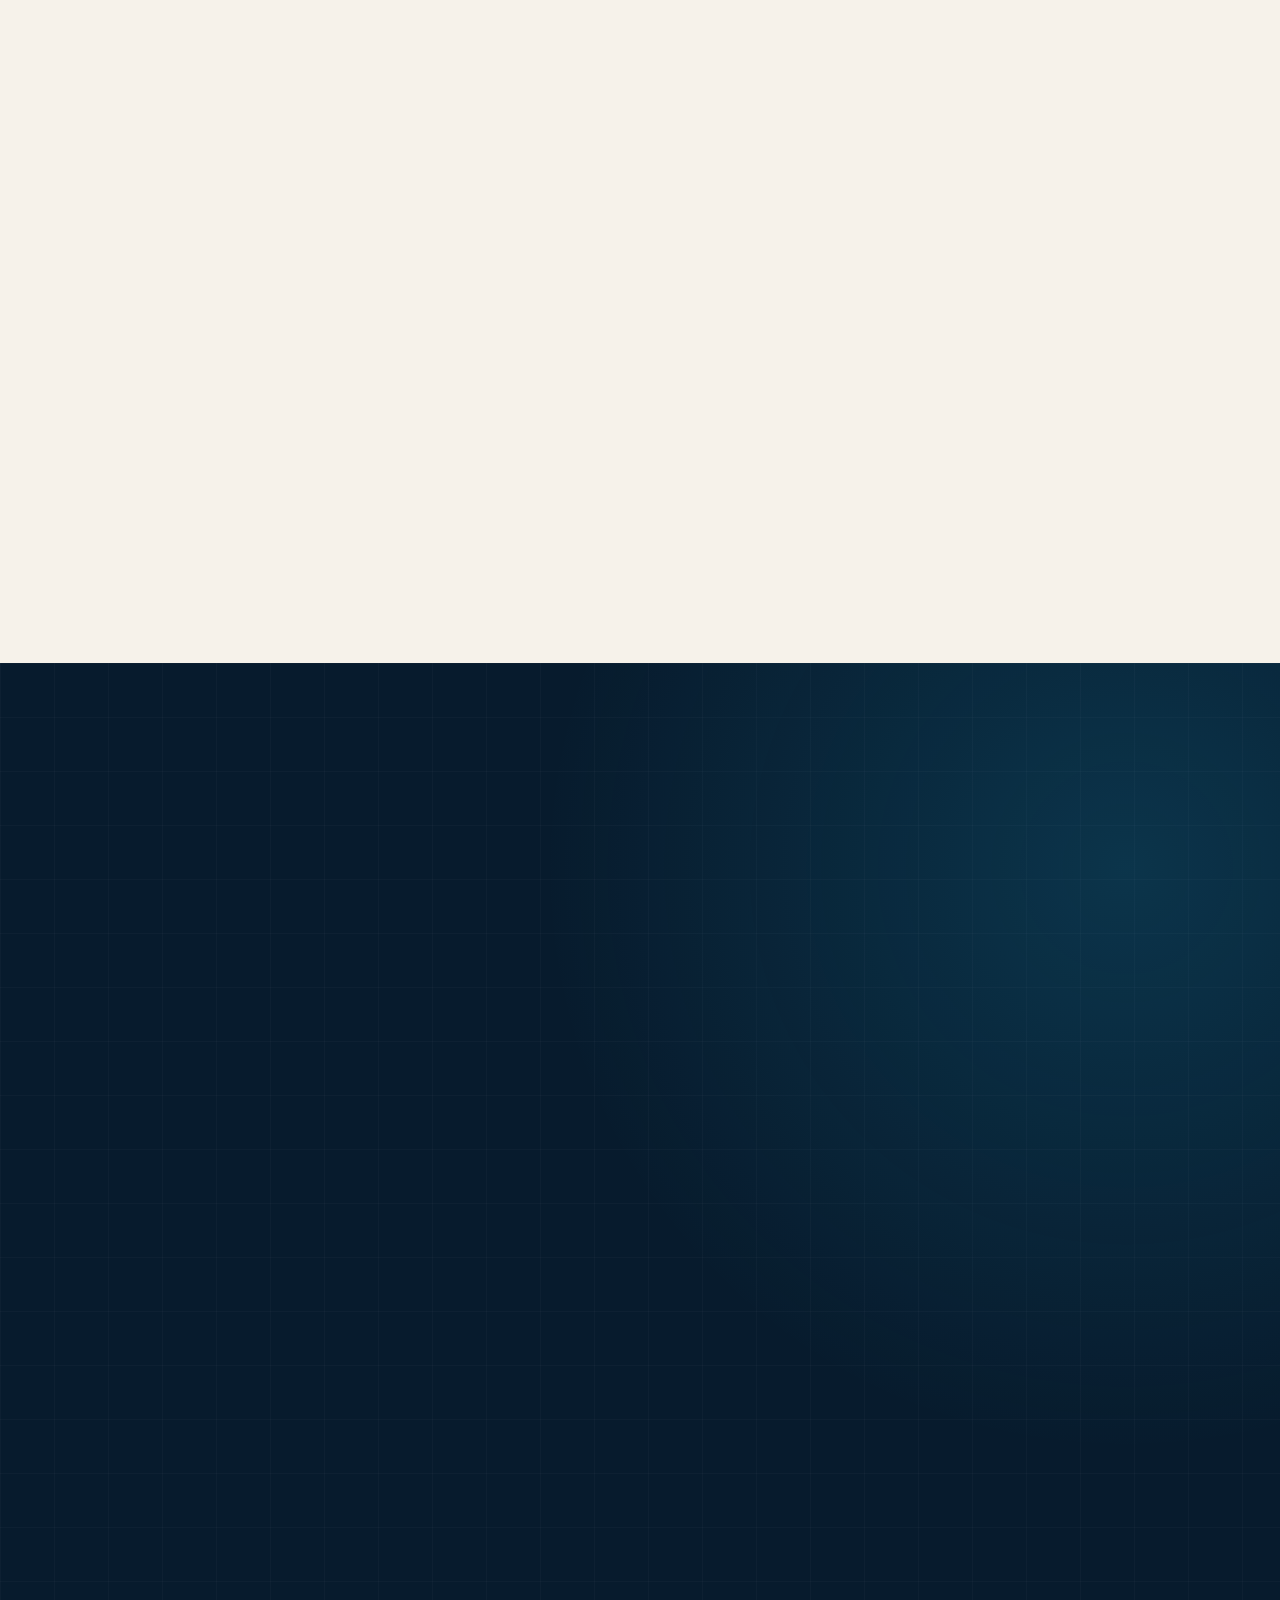
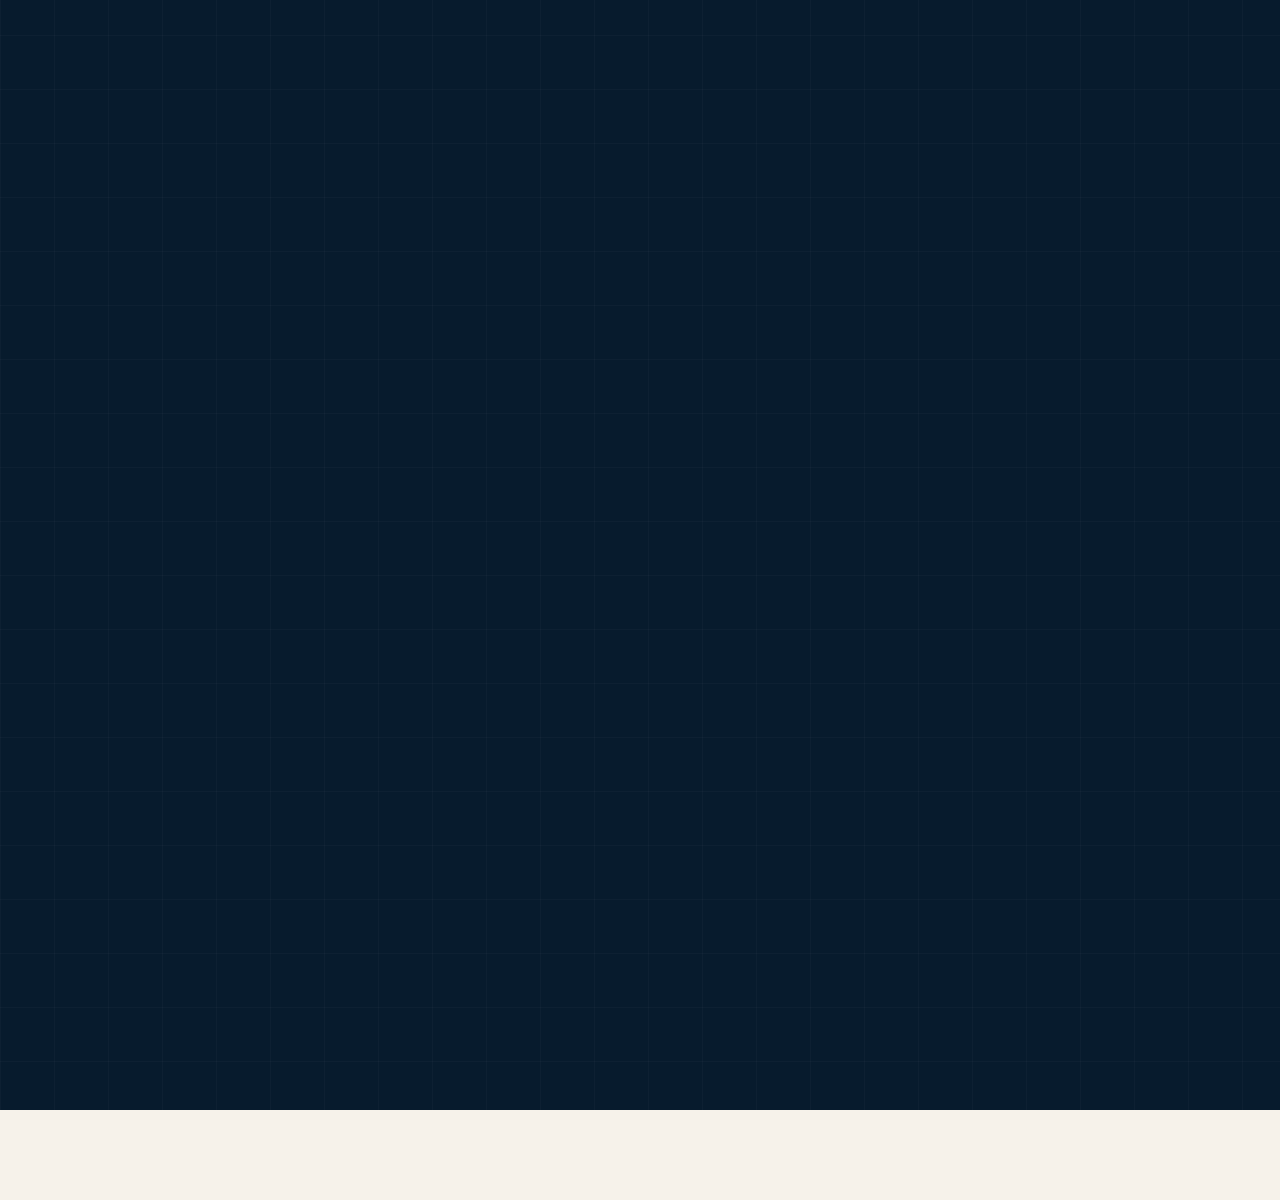
==== commit 4d85e572: "fix(loader): bust browser cache for hero deployment" ====
--- a/index.html
+++ b/index.html
@@ -6,7 +6,7 @@
 <meta content="La Música — importadora e distribuidora oficial de palhetas e acessórios para instrumentos de sopro no Brasil." name="description"/>
 <meta content="#071b2d" name="theme-color"/>
 <title>La Música | Importadora e distribuidora</title>
-<link href="loader.css" rel="stylesheet"/>
+<link href="loader.css?v=20260625-bg-v2" rel="stylesheet"/>
 </head>
 <body class="loader-page">
 <main aria-live="polite" class="loader-status">
@@ -15,6 +15,6 @@
 <p data-loader-status="">Carregando a experiência institucional…</p>
 <noscript>Ative o JavaScript para visualizar o site.</noscript>
 </main>
-<script defer="" src="loader.js"></script>
+<script defer="" src="loader.js?v=20260625-bg-v2"></script>
 </body>
 </html>
--- a/loader.css
+++ b/loader.css
@@ -0,0 +1 @@
+:root{color-scheme:dark}*{box-sizing:border-box}.loader-page{margin:0;min-height:100vh;display:grid;place-items:center;background:#071b2d;color:#fff;font-family:system-ui,-apple-system,"Segoe UI",sans-serif}.loader-status{width:min(520px,calc(100% - 40px));text-align:center}.loader-mark{display:inline-block;width:58px;height:58px;margin-bottom:22px;border:3px solid rgba(113,216,244,.24);border-top-color:#71d8f4;border-radius:50%;animation:loader-spin .8s linear infinite}.loader-status h1{margin:0 0 10px;font-family:Georgia,serif;font-size:2.2rem;font-weight:400}.loader-status p{margin:0;color:rgba(255,255,255,.64)}.loader-status .error{color:#ffd7d7}.loader-status a{color:#71d8f4}@keyframes loader-spin{to{transform:rotate(360deg)}}@media(prefers-reduced-motion:reduce){.loader-mark{animation:none}}
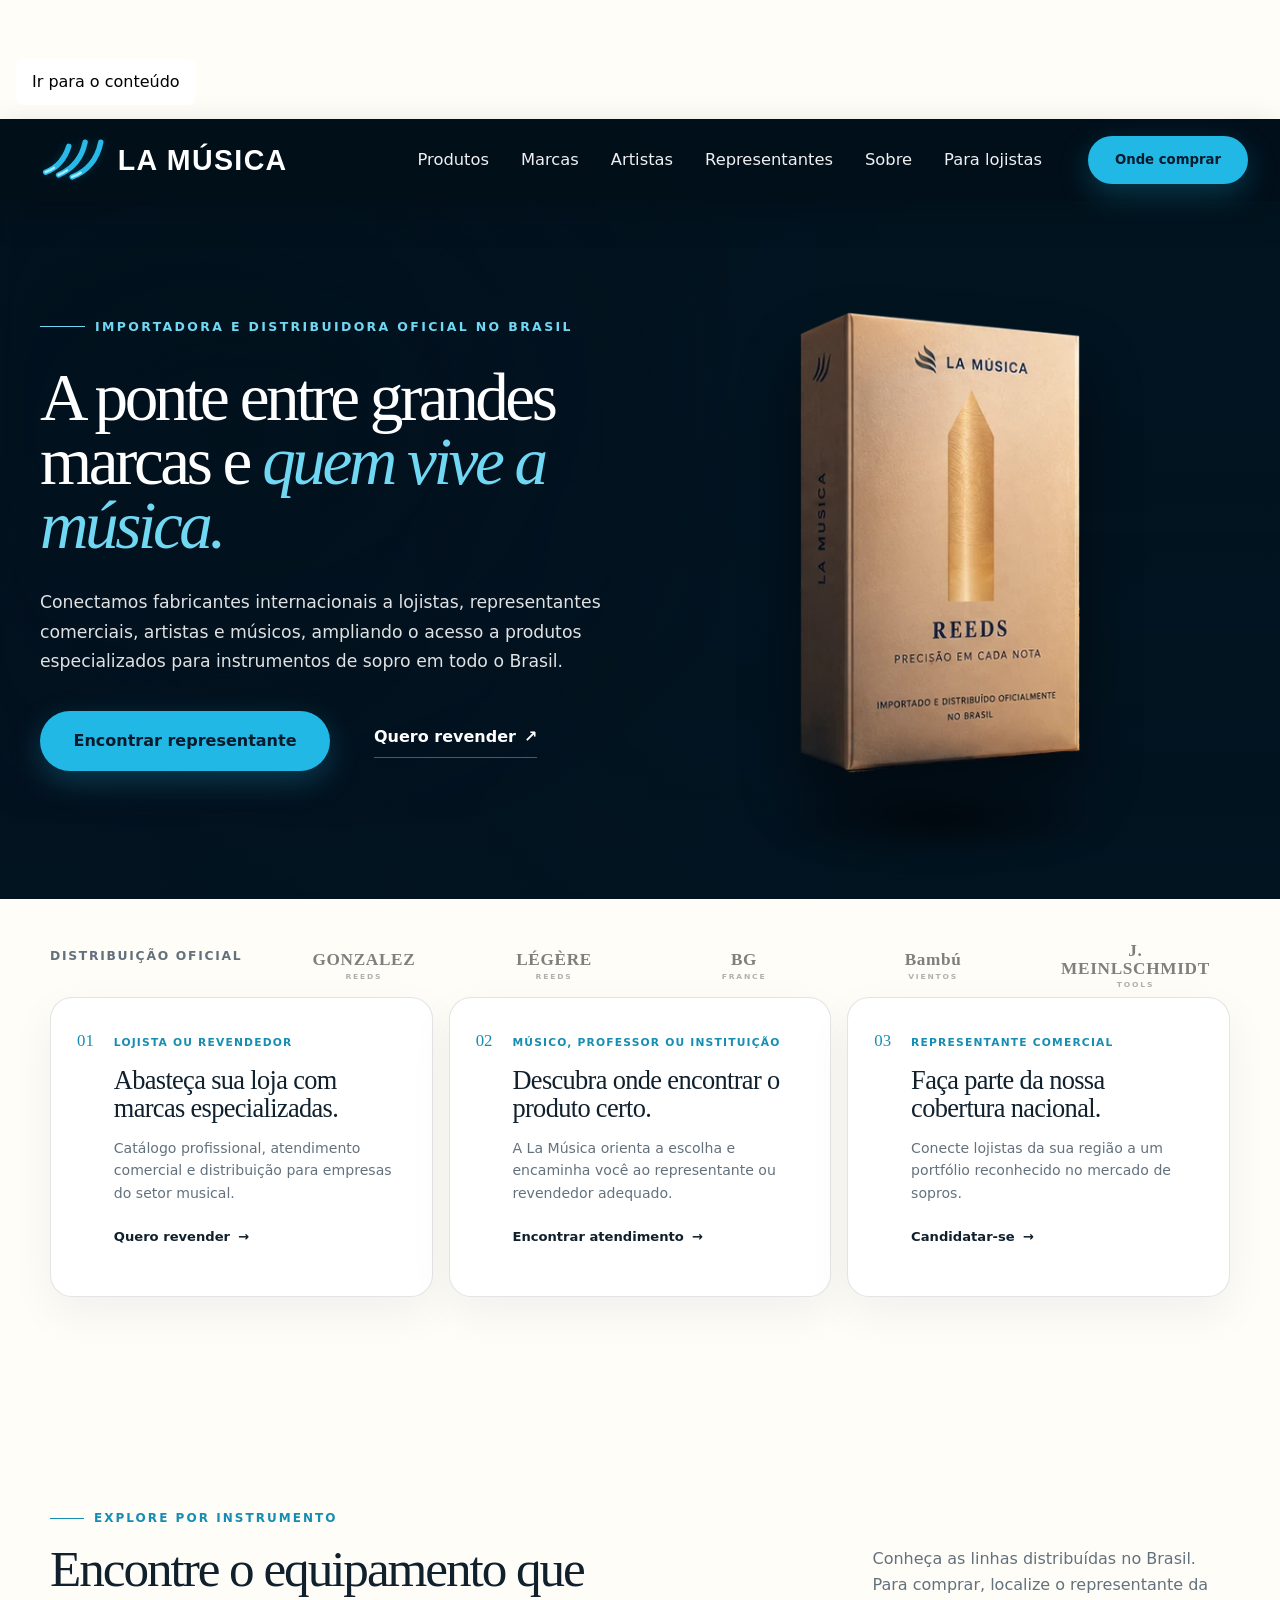
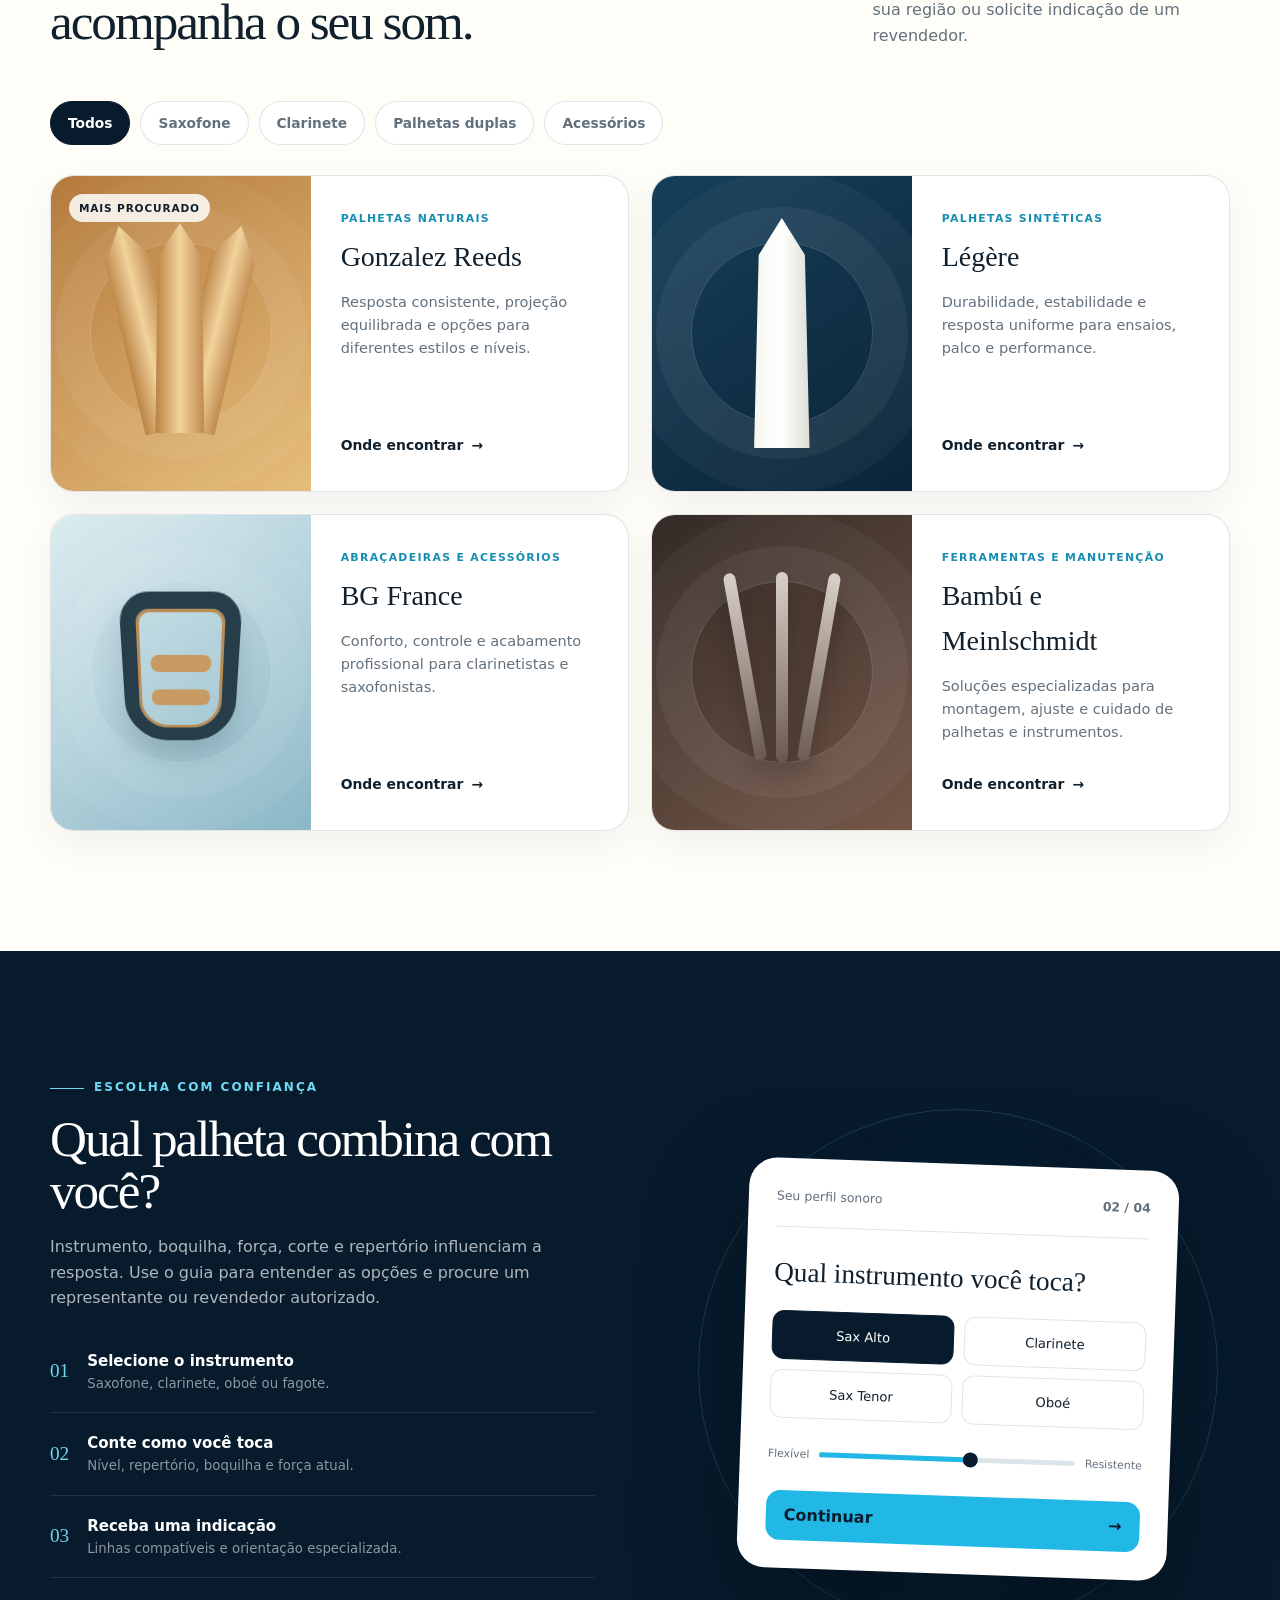
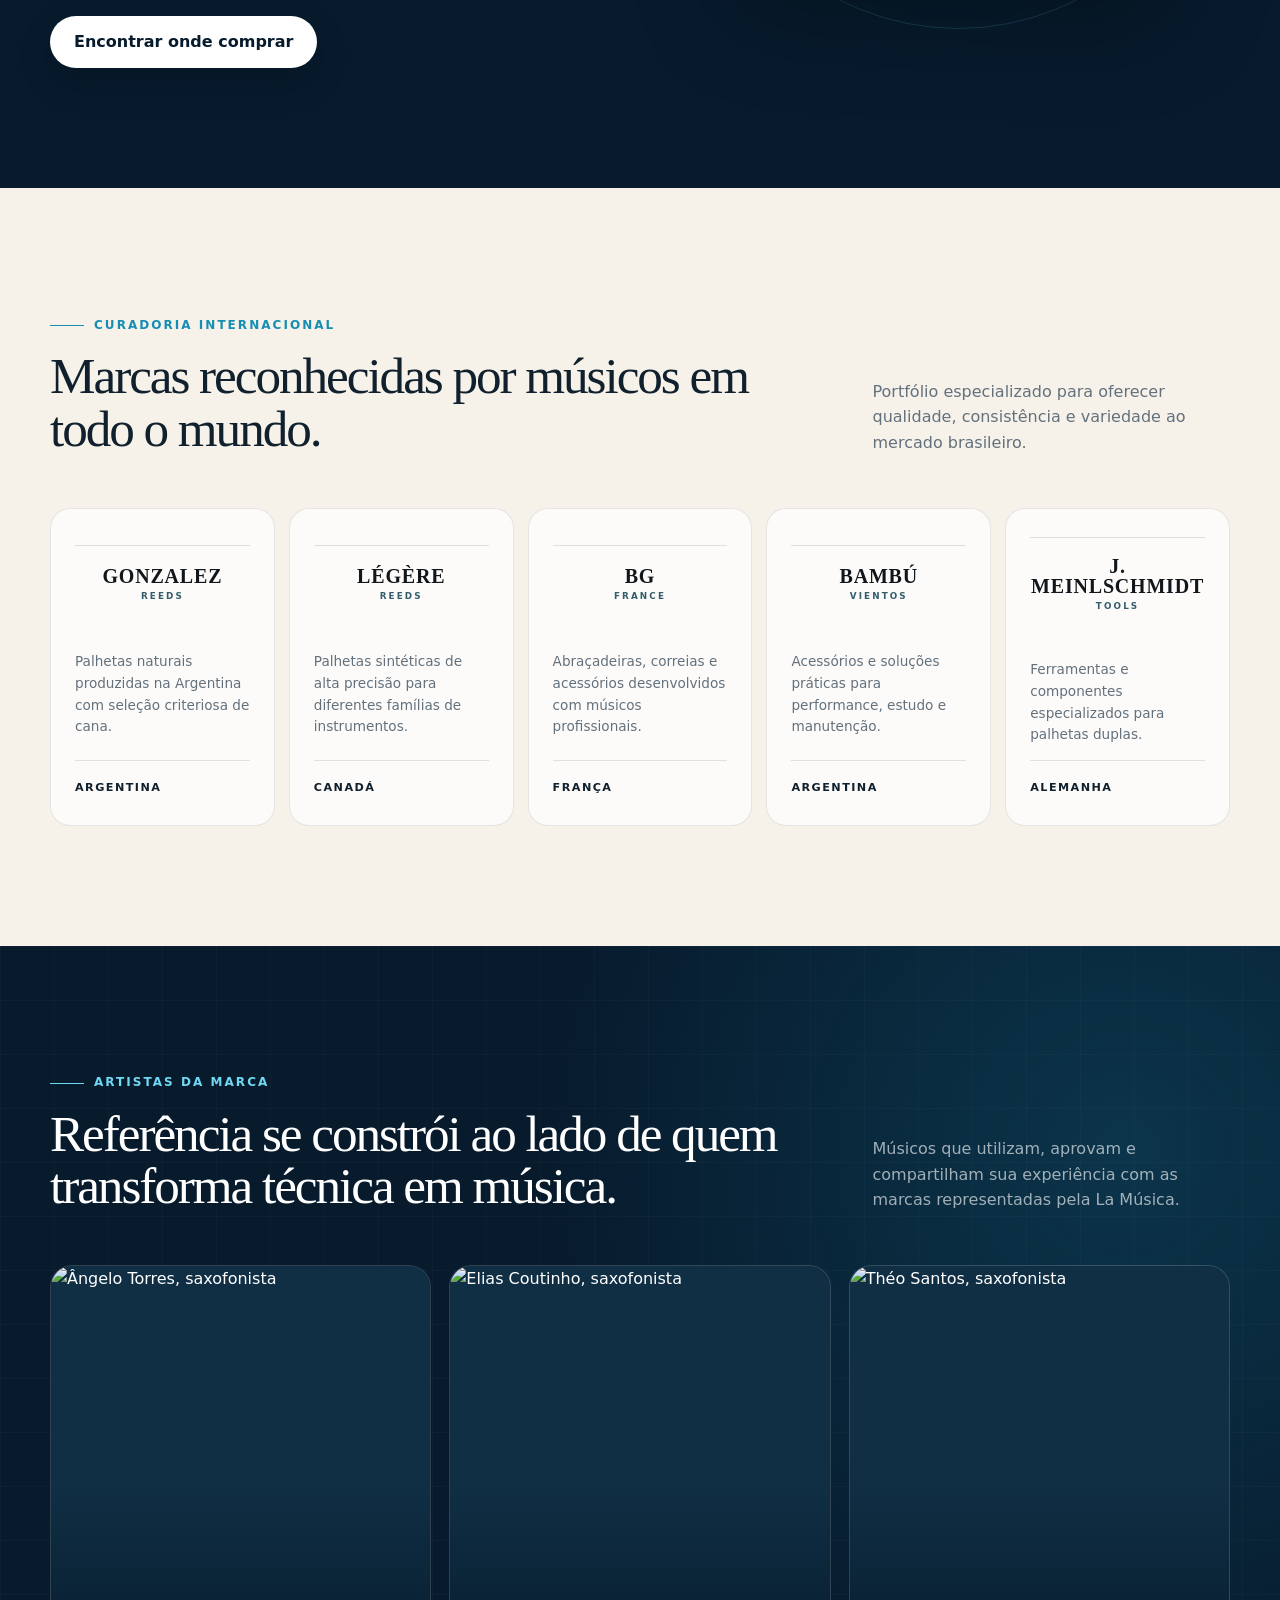
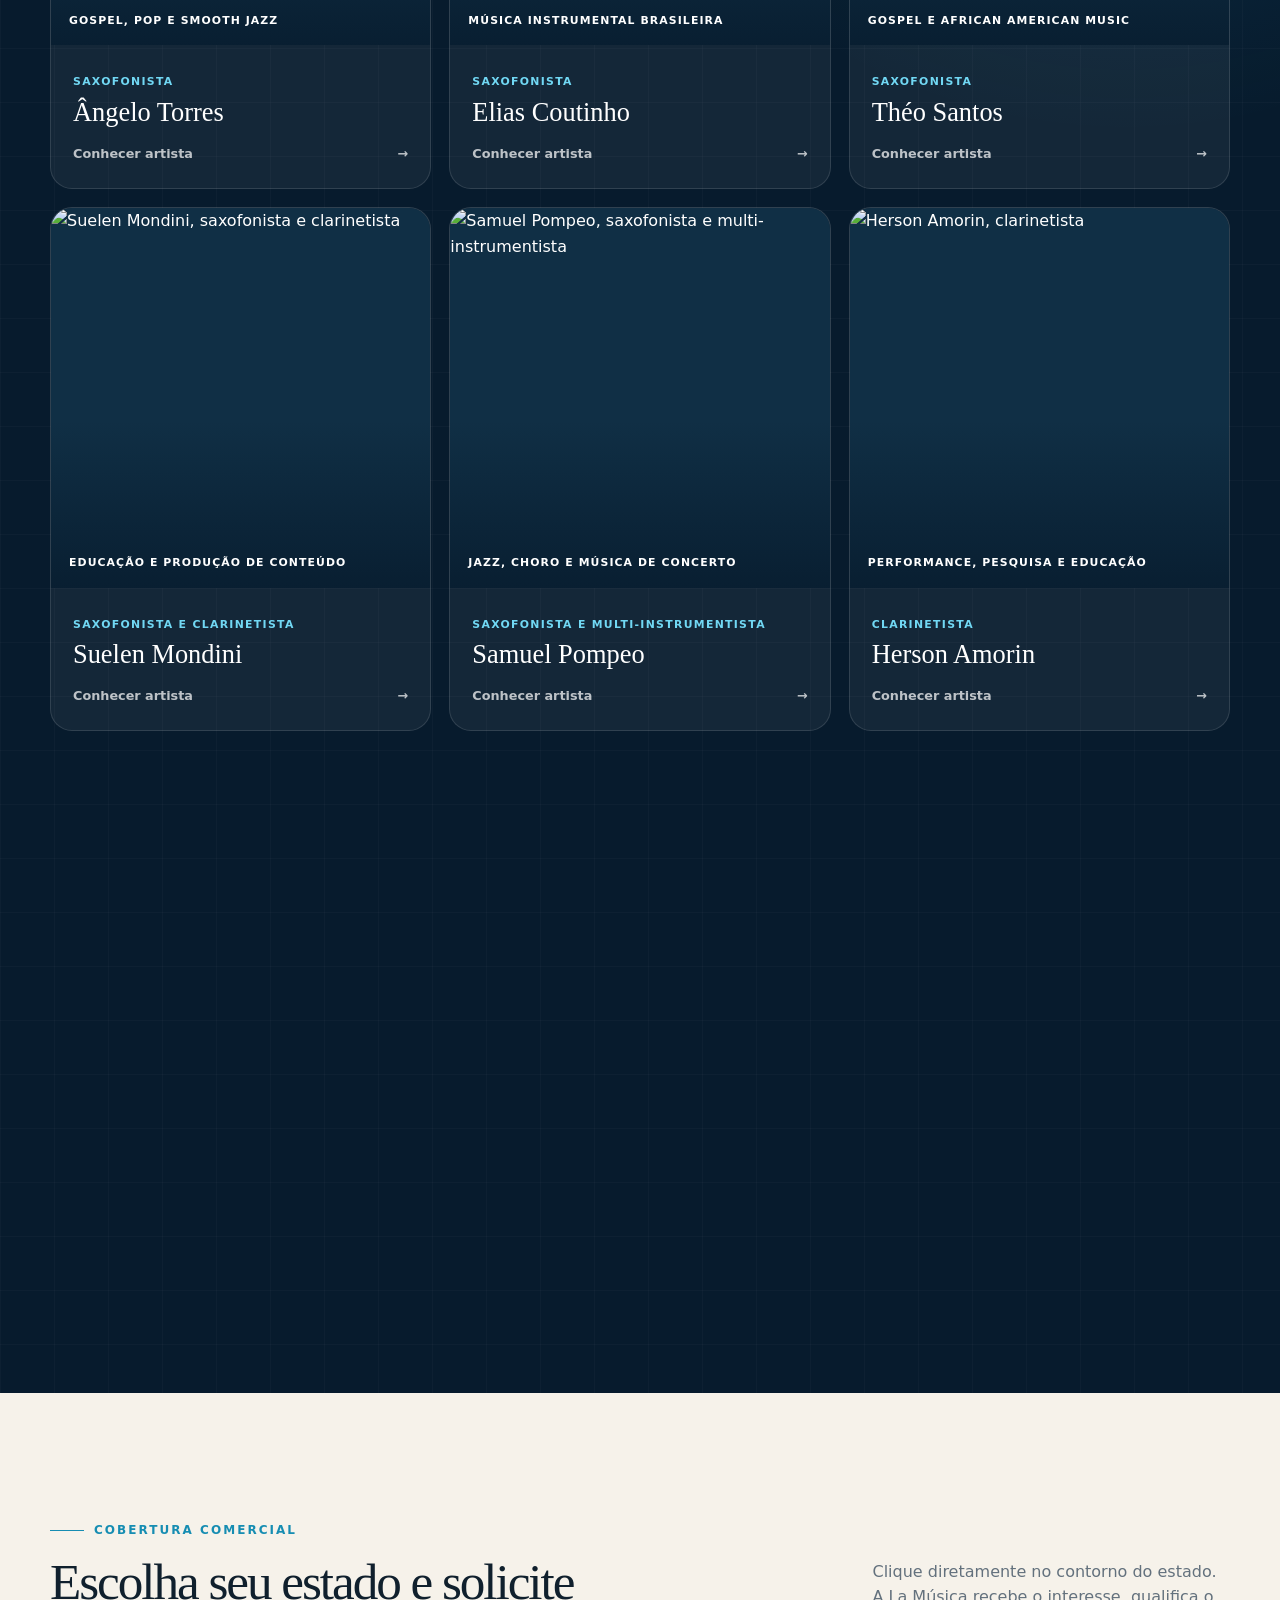
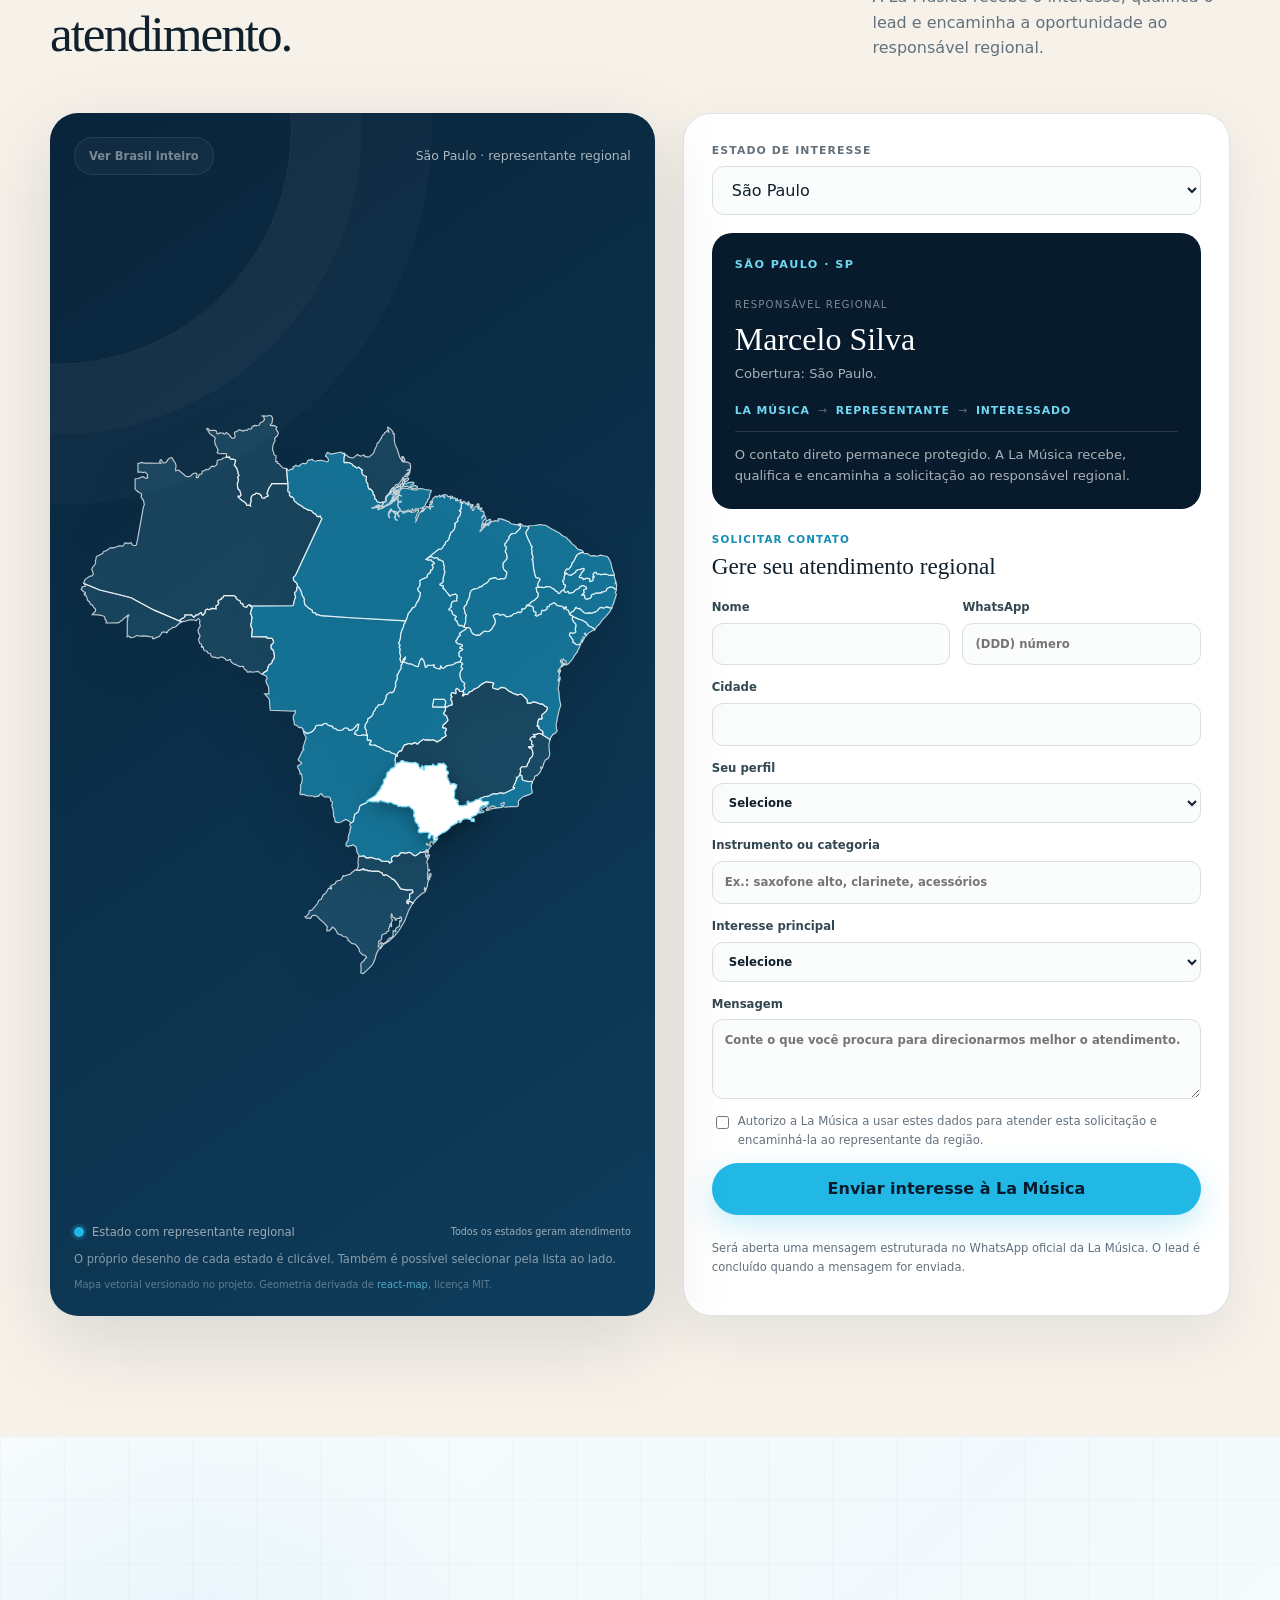
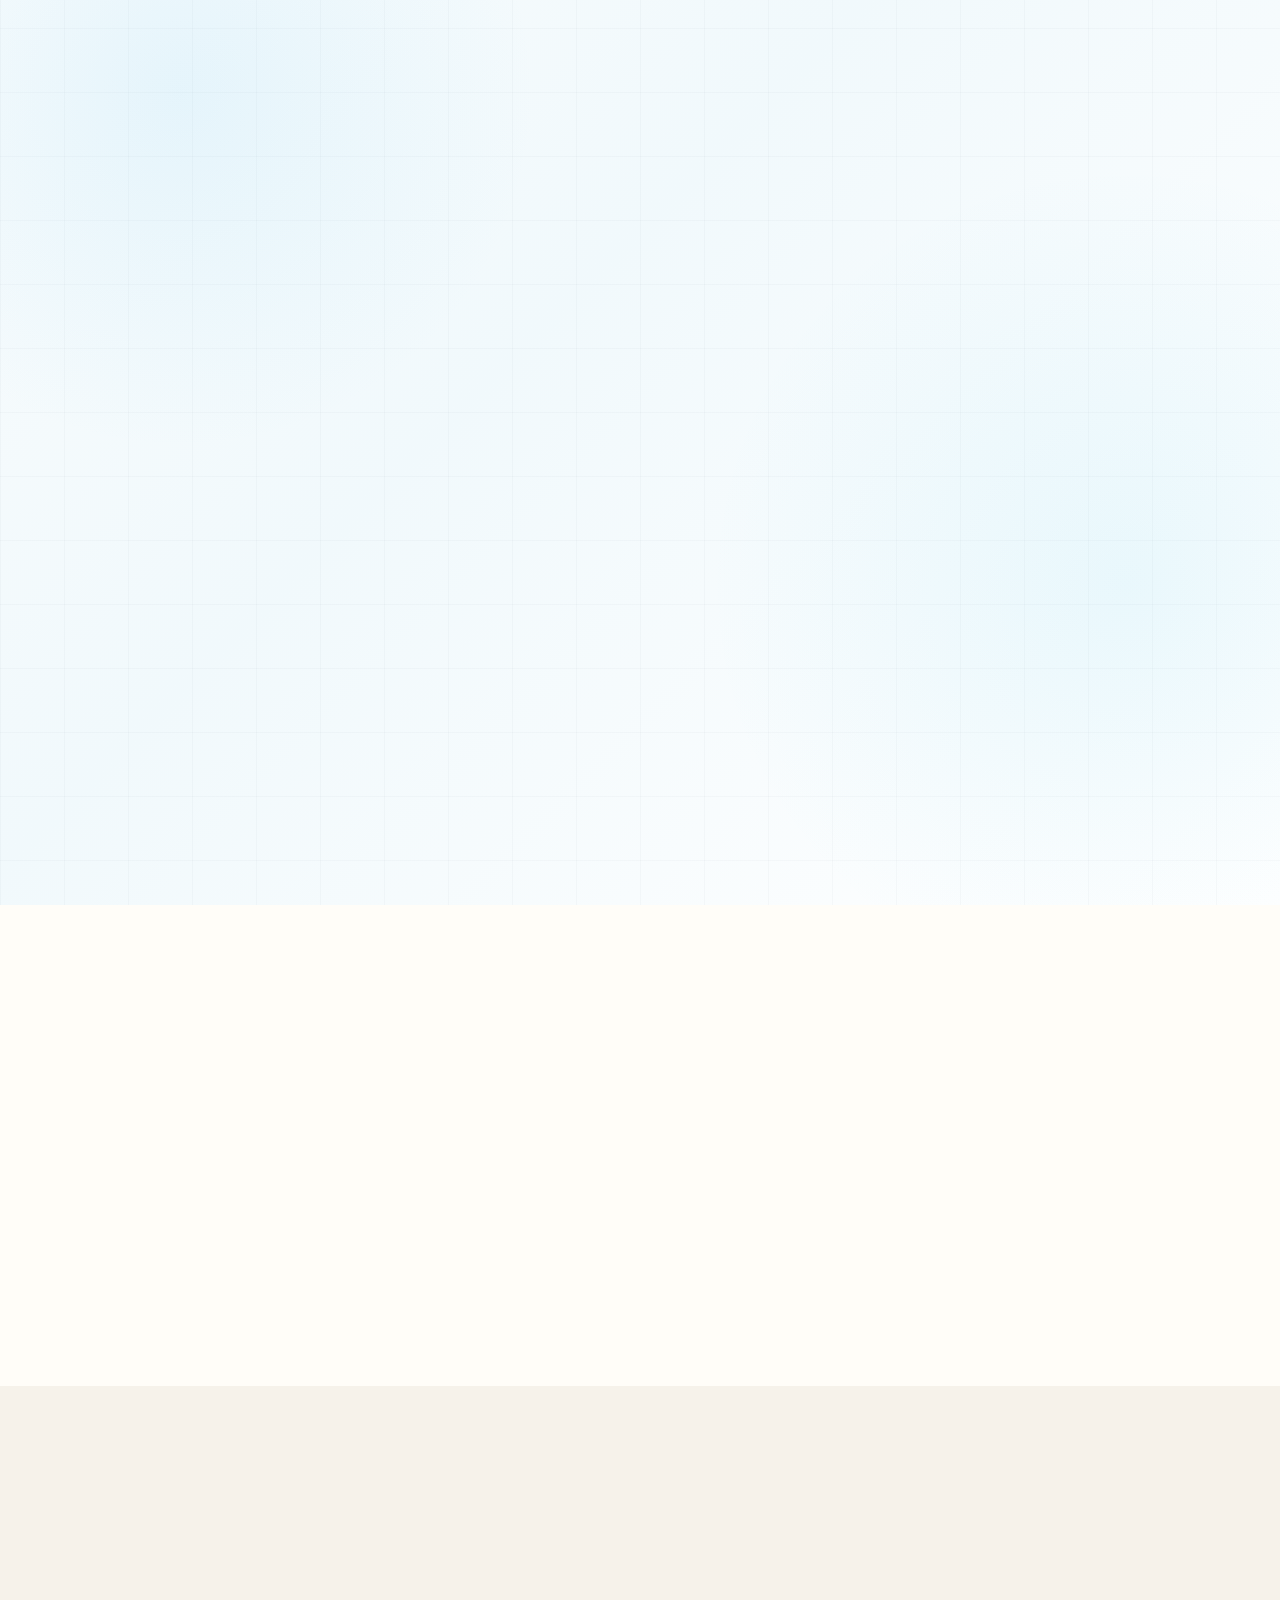
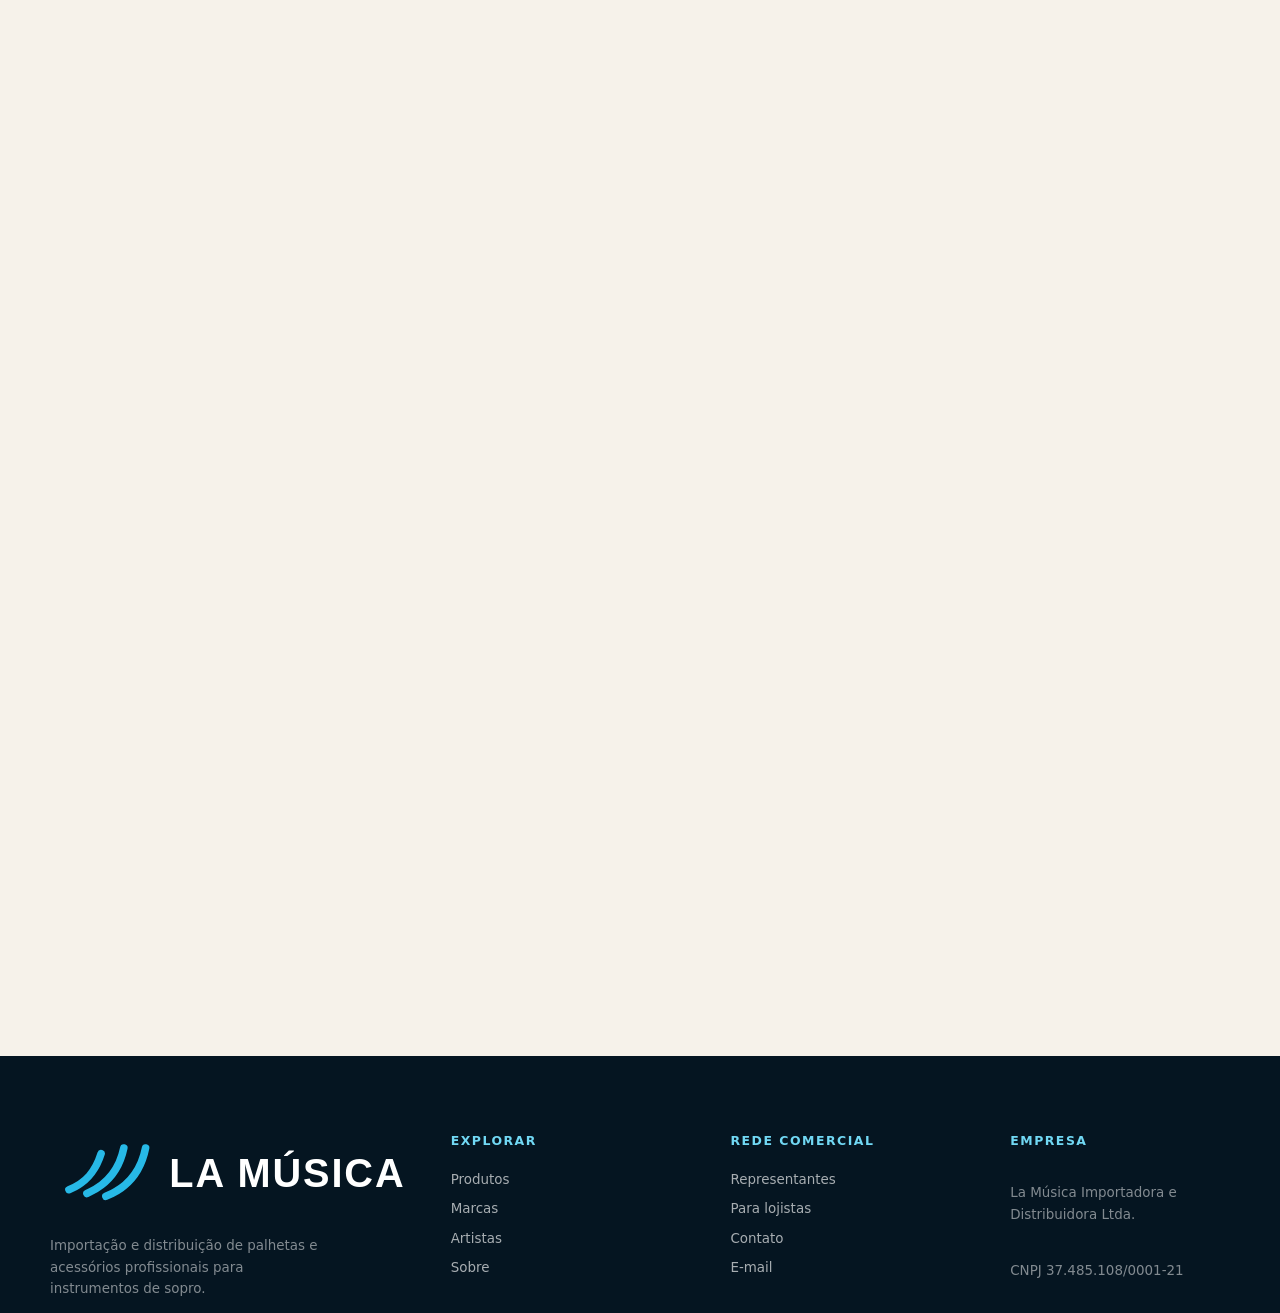
==== commit e450b707: "fix(pages): invalidate legacy loader cache" ====
--- a/index.html
+++ b/index.html
@@ -6,7 +6,7 @@
 <meta content="La Música — importadora e distribuidora oficial de palhetas e acessórios para instrumentos de sopro no Brasil." name="description"/>
 <meta content="#071b2d" name="theme-color"/>
 <title>La Música | Importadora e distribuidora</title>
-<link href="loader.css?v=20260625-bg-v2" rel="stylesheet"/>
+<link href="loader.css?v=20260625-static1" rel="stylesheet"/>
 </head>
 <body class="loader-page">
 <main aria-live="polite" class="loader-status">
@@ -15,6 +15,6 @@
 <p data-loader-status="">Carregando a experiência institucional…</p>
 <noscript>Ative o JavaScript para visualizar o site.</noscript>
 </main>
-<script defer="" src="loader.js?v=20260625-bg-v2"></script>
+<script defer="" src="loader.js?v=20260625-static1"></script>
 </body>
 </html>
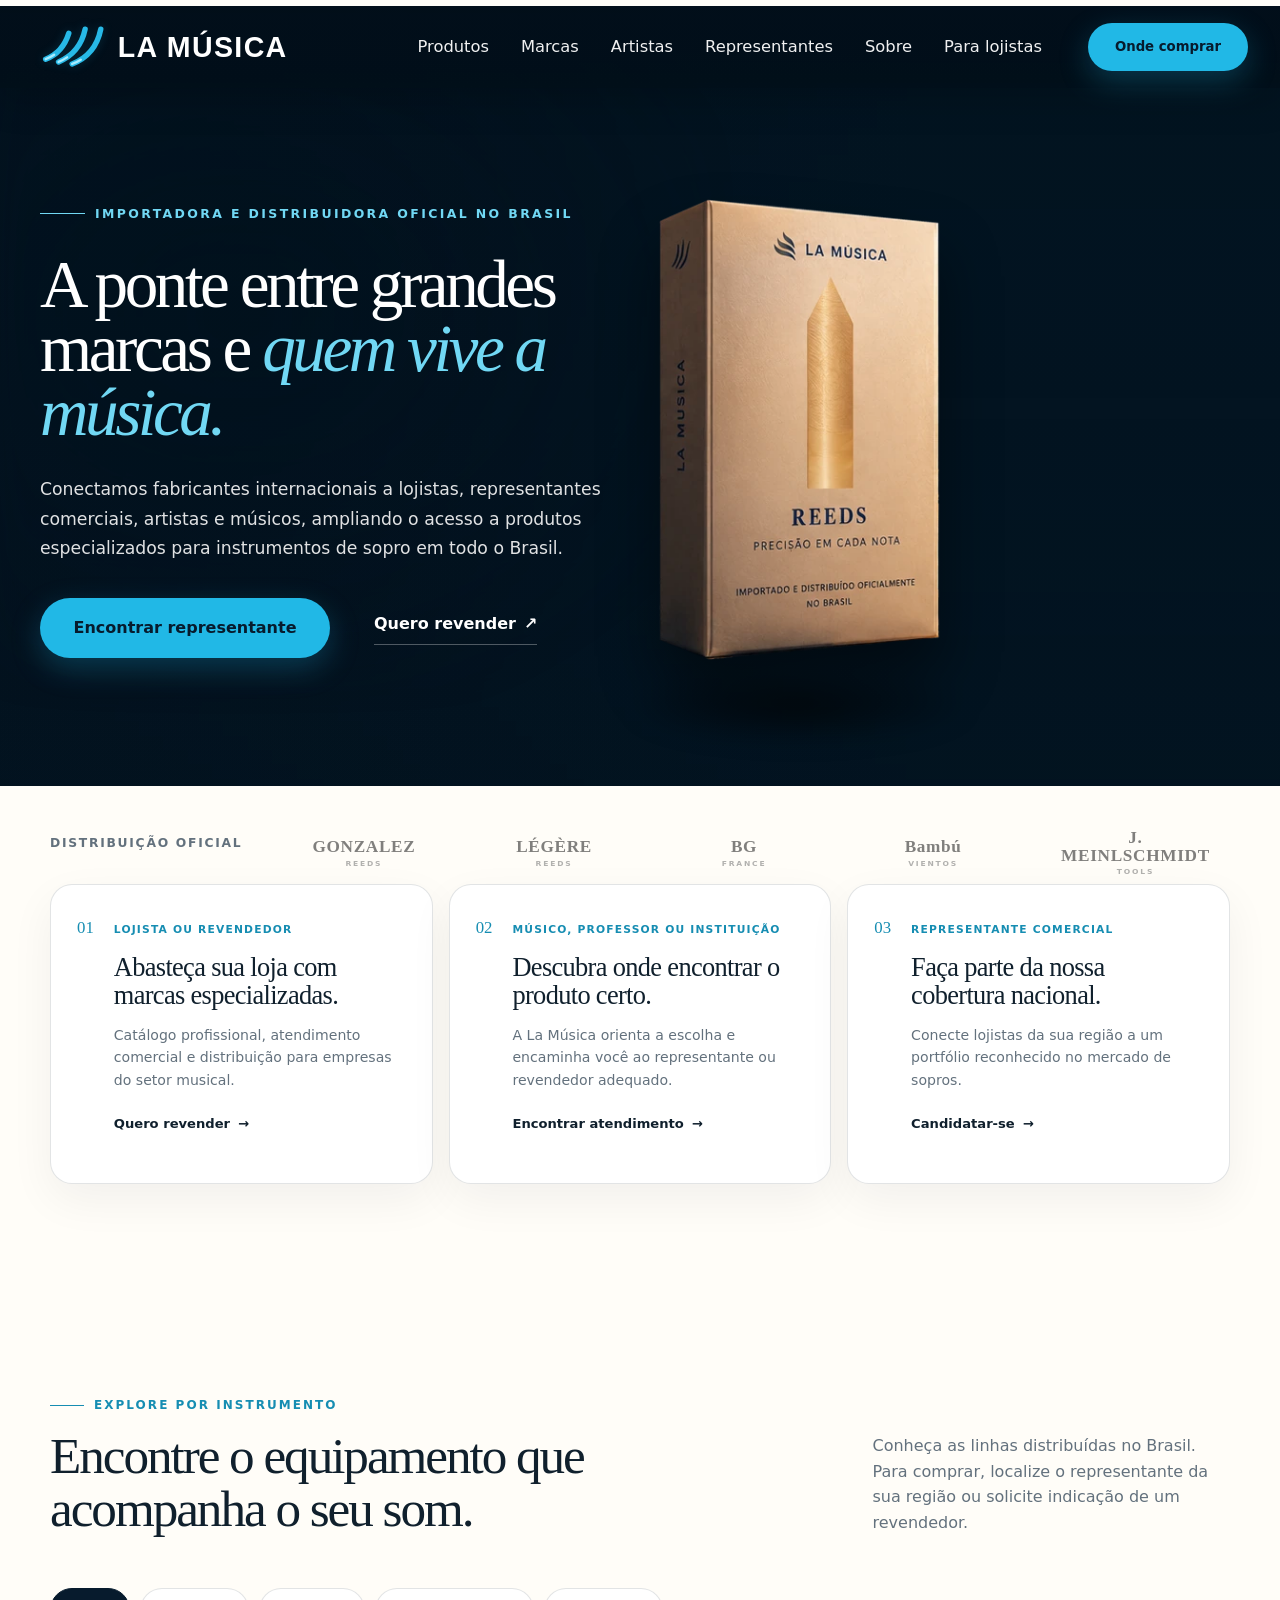
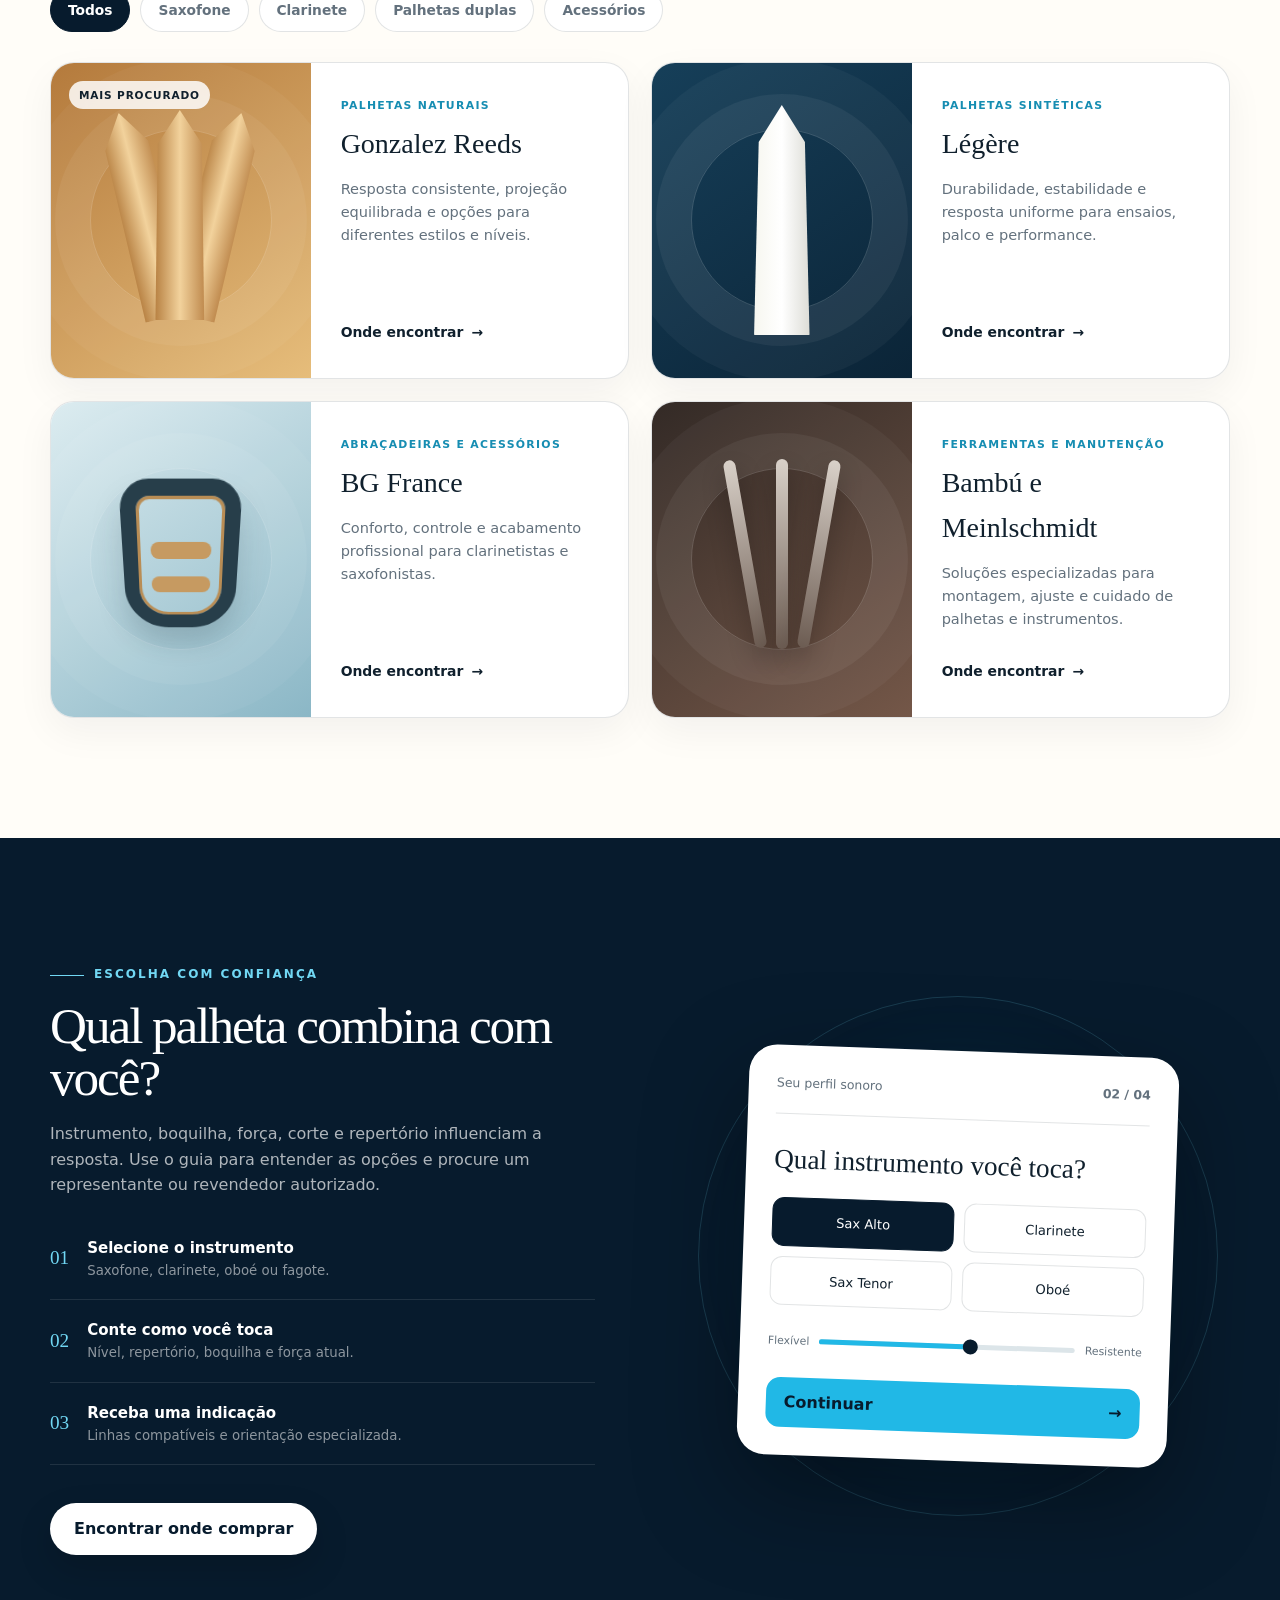
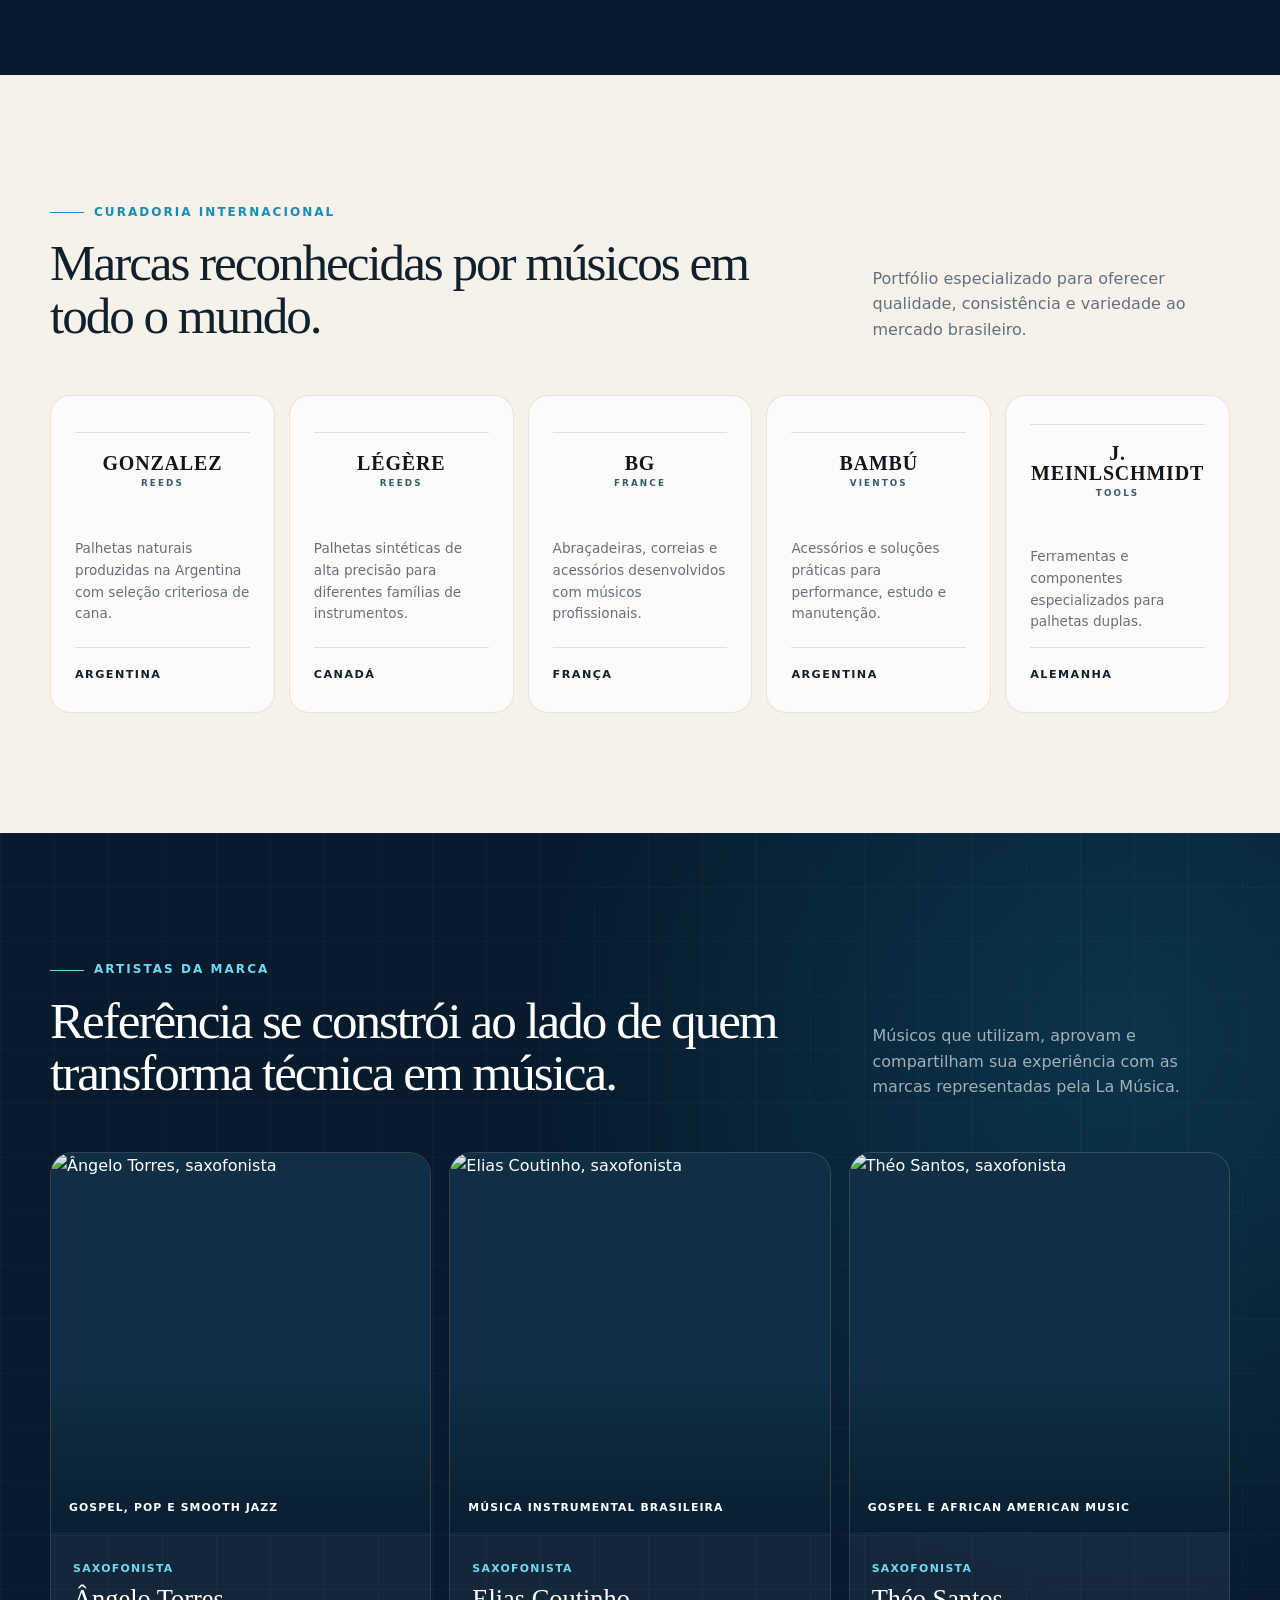
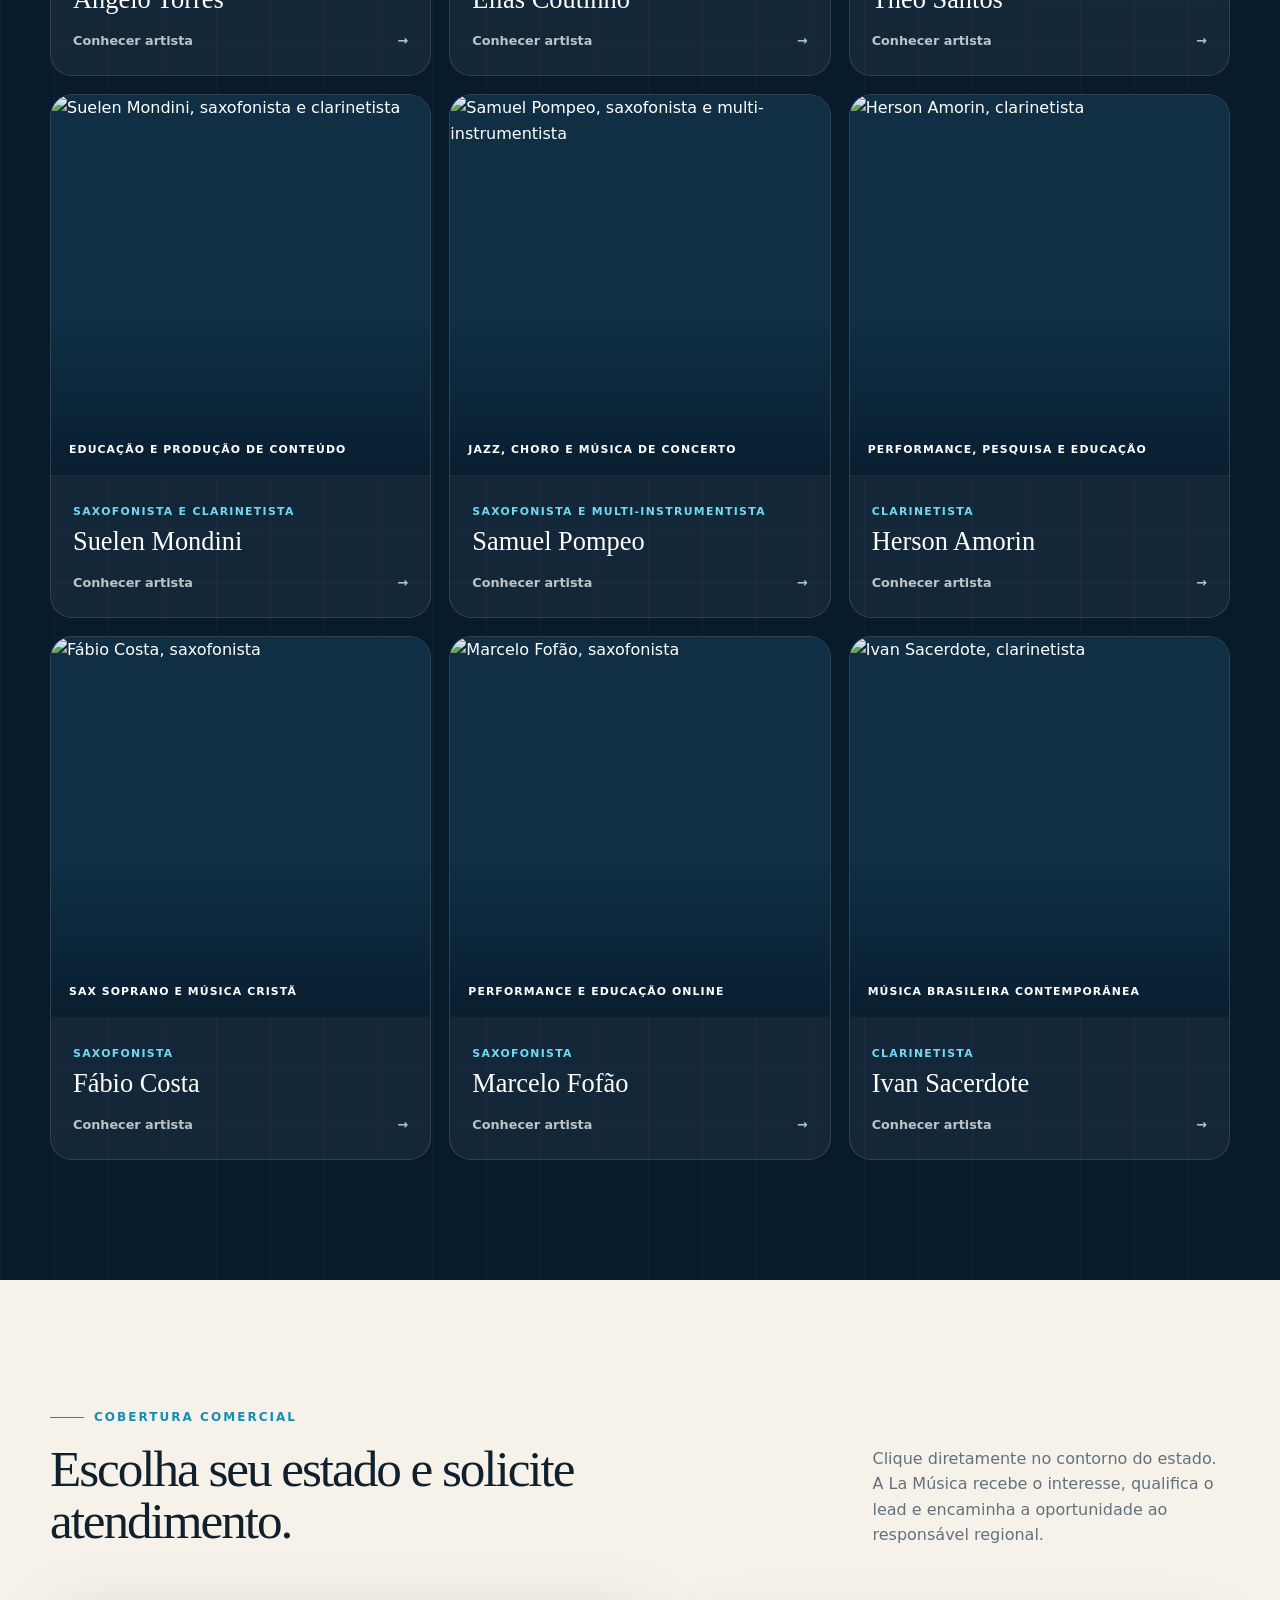
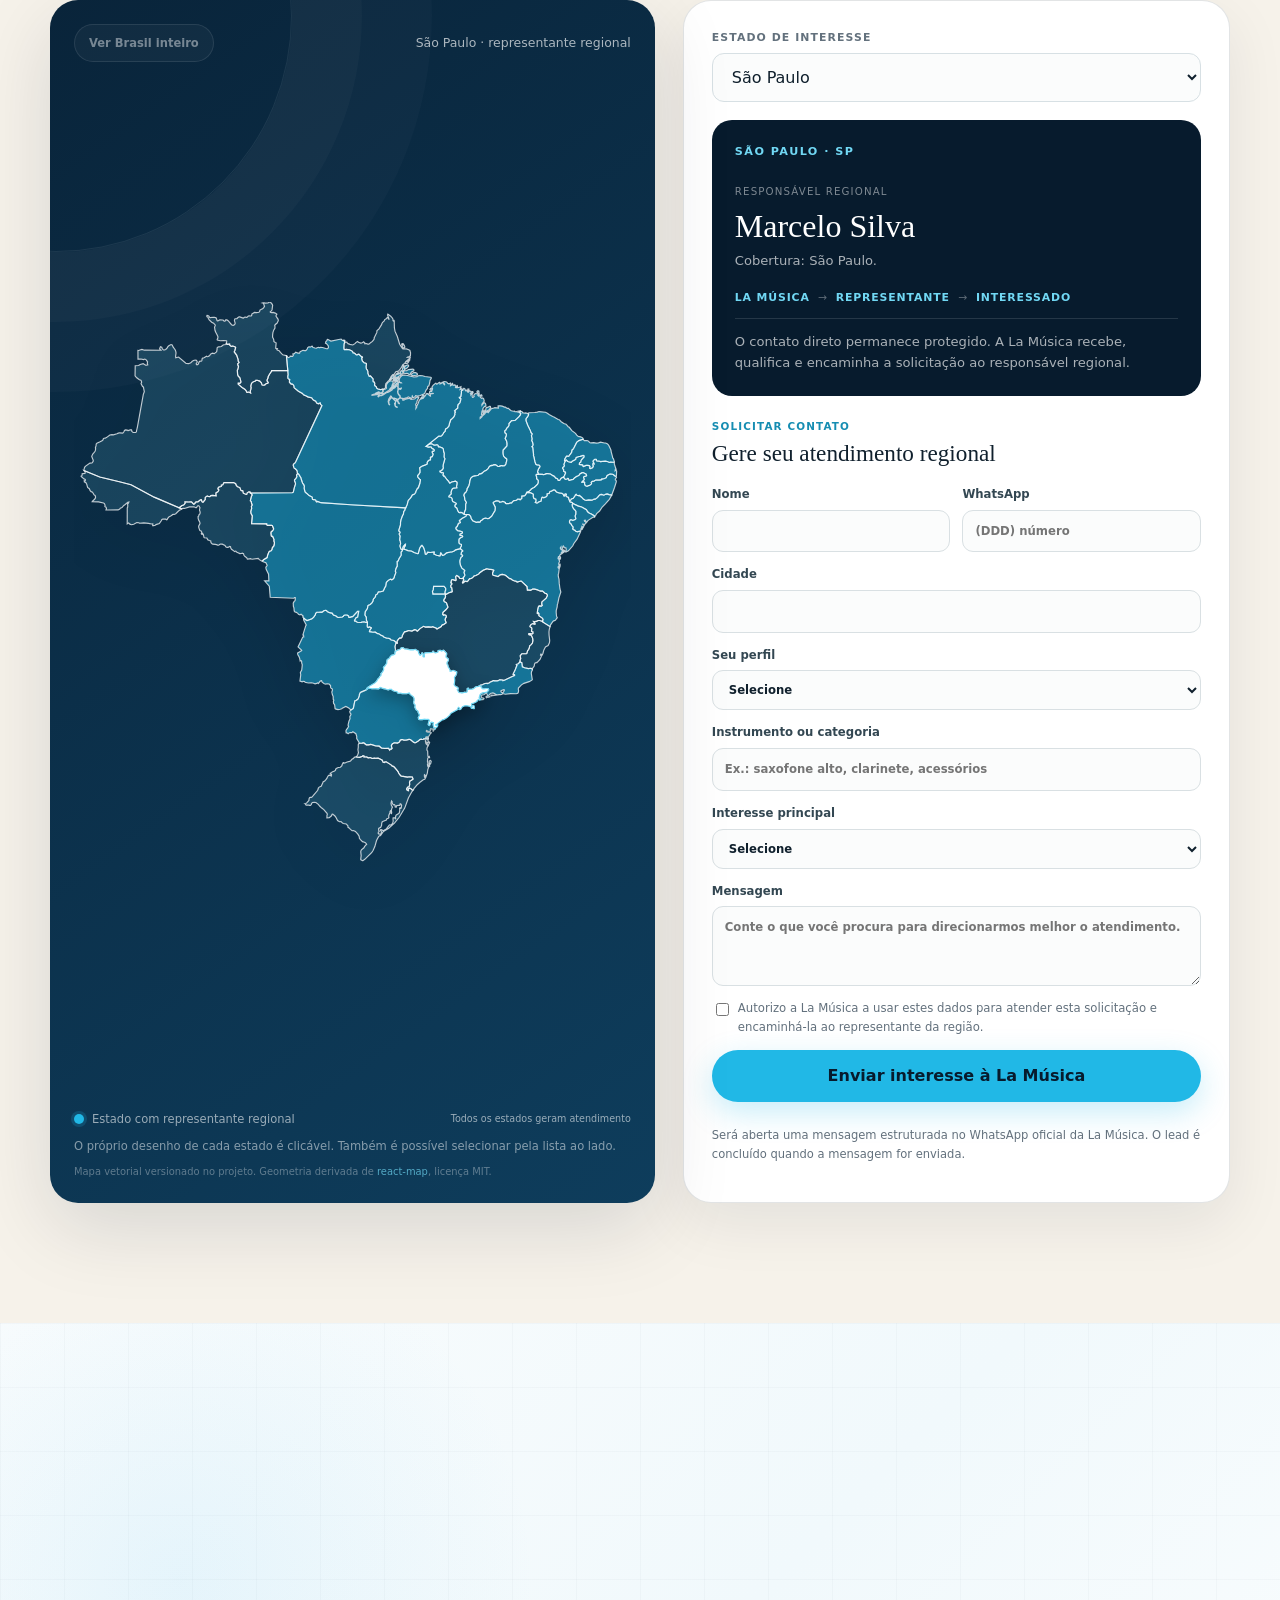
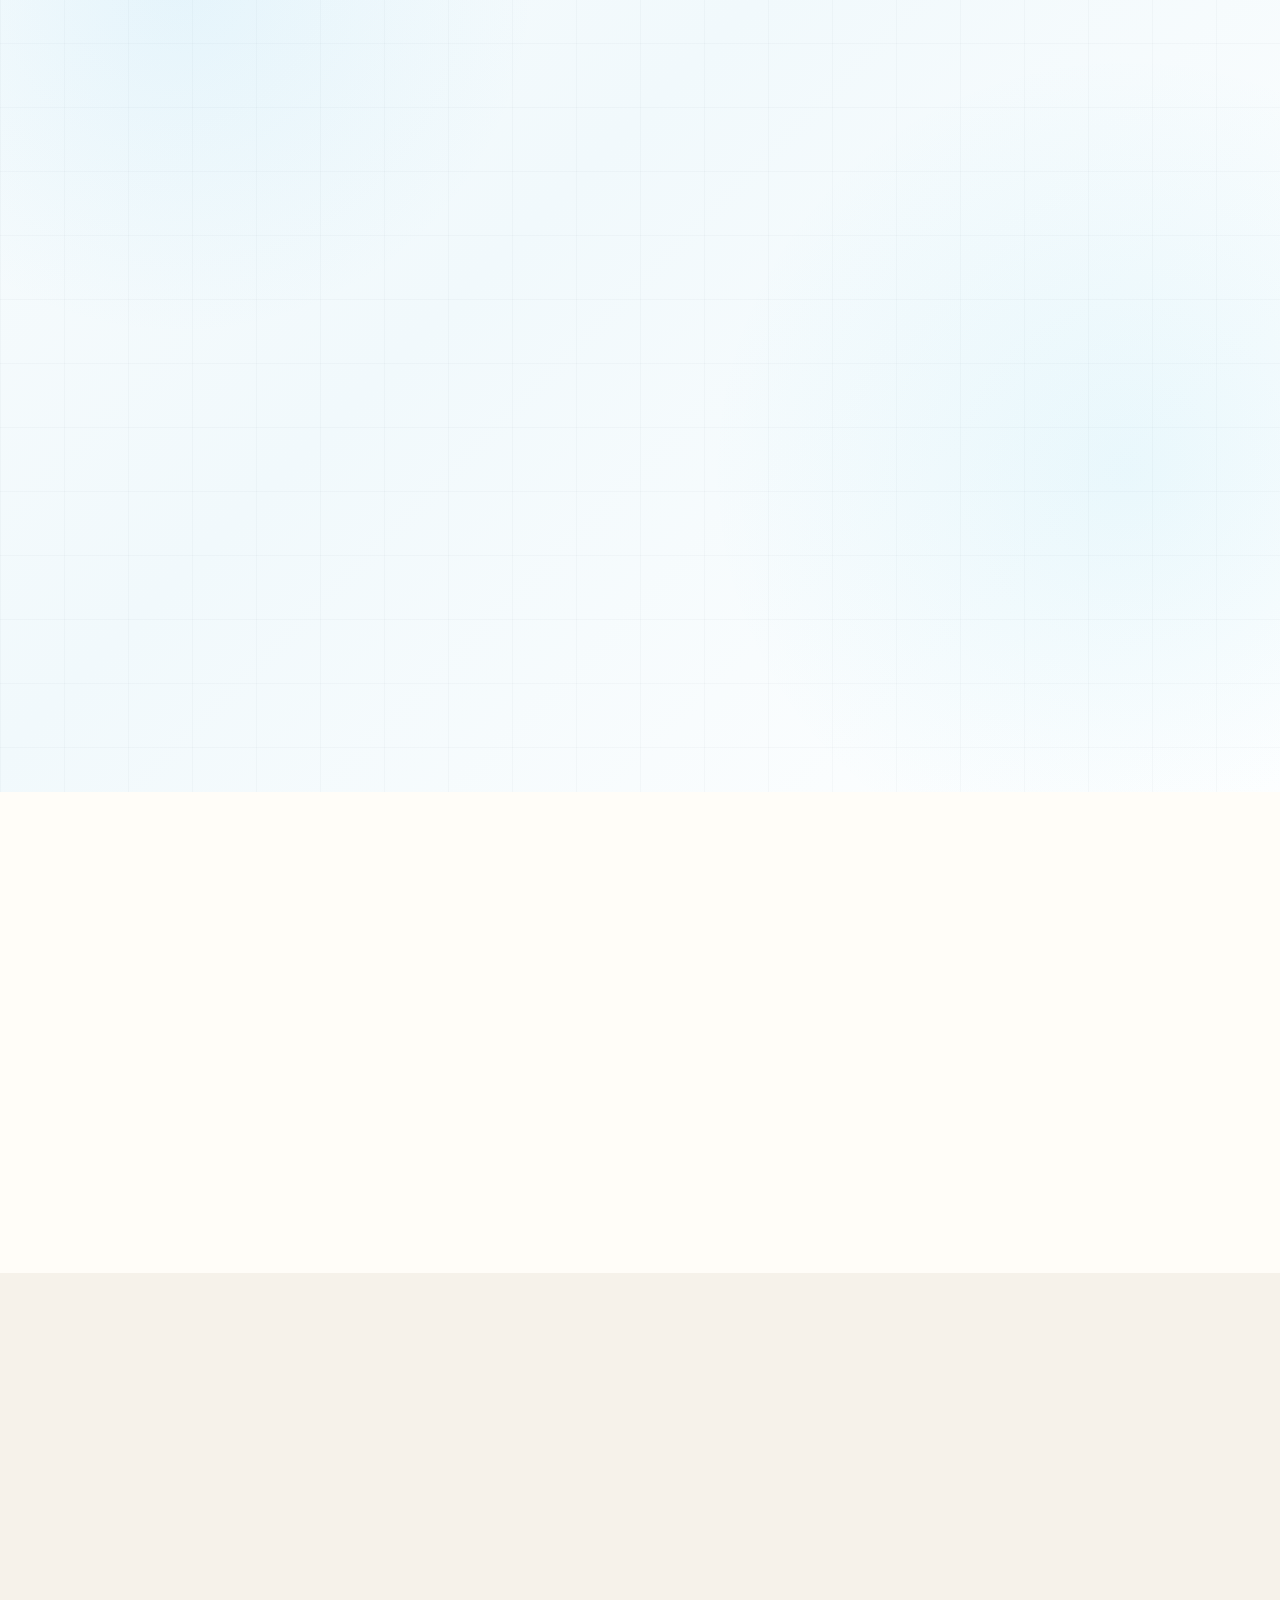
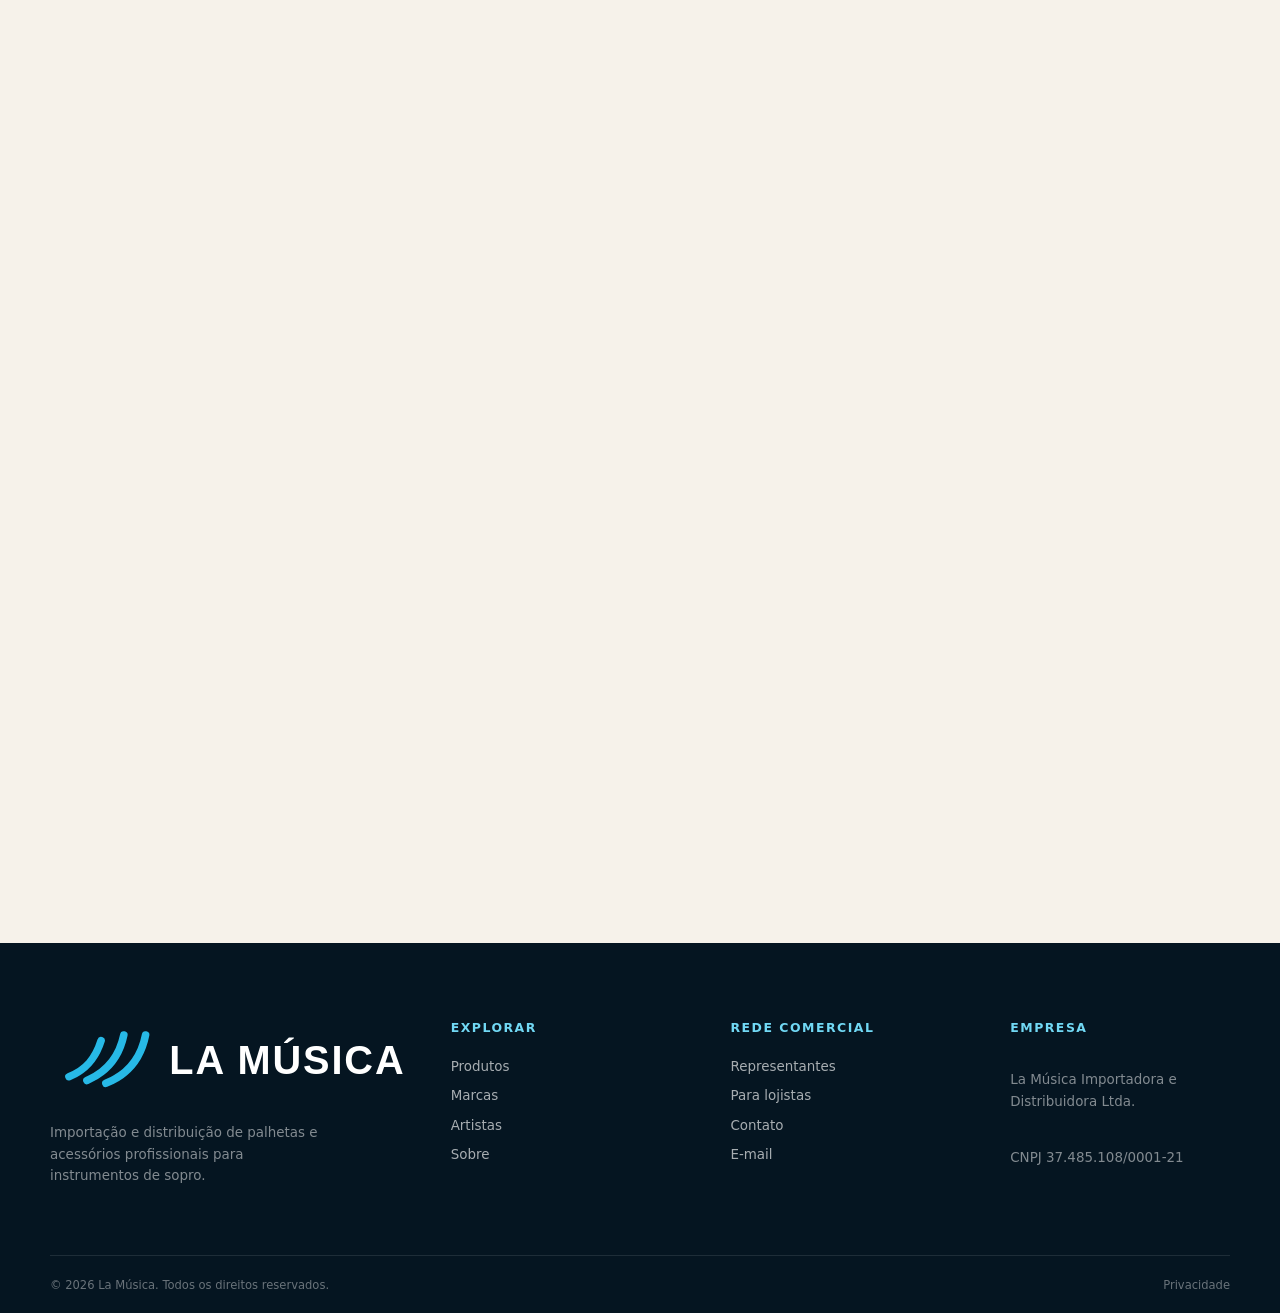
==== commit 5b84107e: "fix(pages): invalidate loader cache for embedded hero assets" ====
--- a/index.html
+++ b/index.html
@@ -6,7 +6,7 @@
 <meta content="La Música — importadora e distribuidora oficial de palhetas e acessórios para instrumentos de sopro no Brasil." name="description"/>
 <meta content="#071b2d" name="theme-color"/>
 <title>La Música | Importadora e distribuidora</title>
-<link href="loader.css?v=20260625-static1" rel="stylesheet"/>
+<link href="loader.css?v=20260625-static2" rel="stylesheet"/>
 </head>
 <body class="loader-page">
 <main aria-live="polite" class="loader-status">
@@ -15,6 +15,6 @@
 <p data-loader-status="">Carregando a experiência institucional…</p>
 <noscript>Ative o JavaScript para visualizar o site.</noscript>
 </main>
-<script defer="" src="loader.js?v=20260625-static1"></script>
+<script defer="" src="loader.js?v=20260625-static2"></script>
 </body>
 </html>
